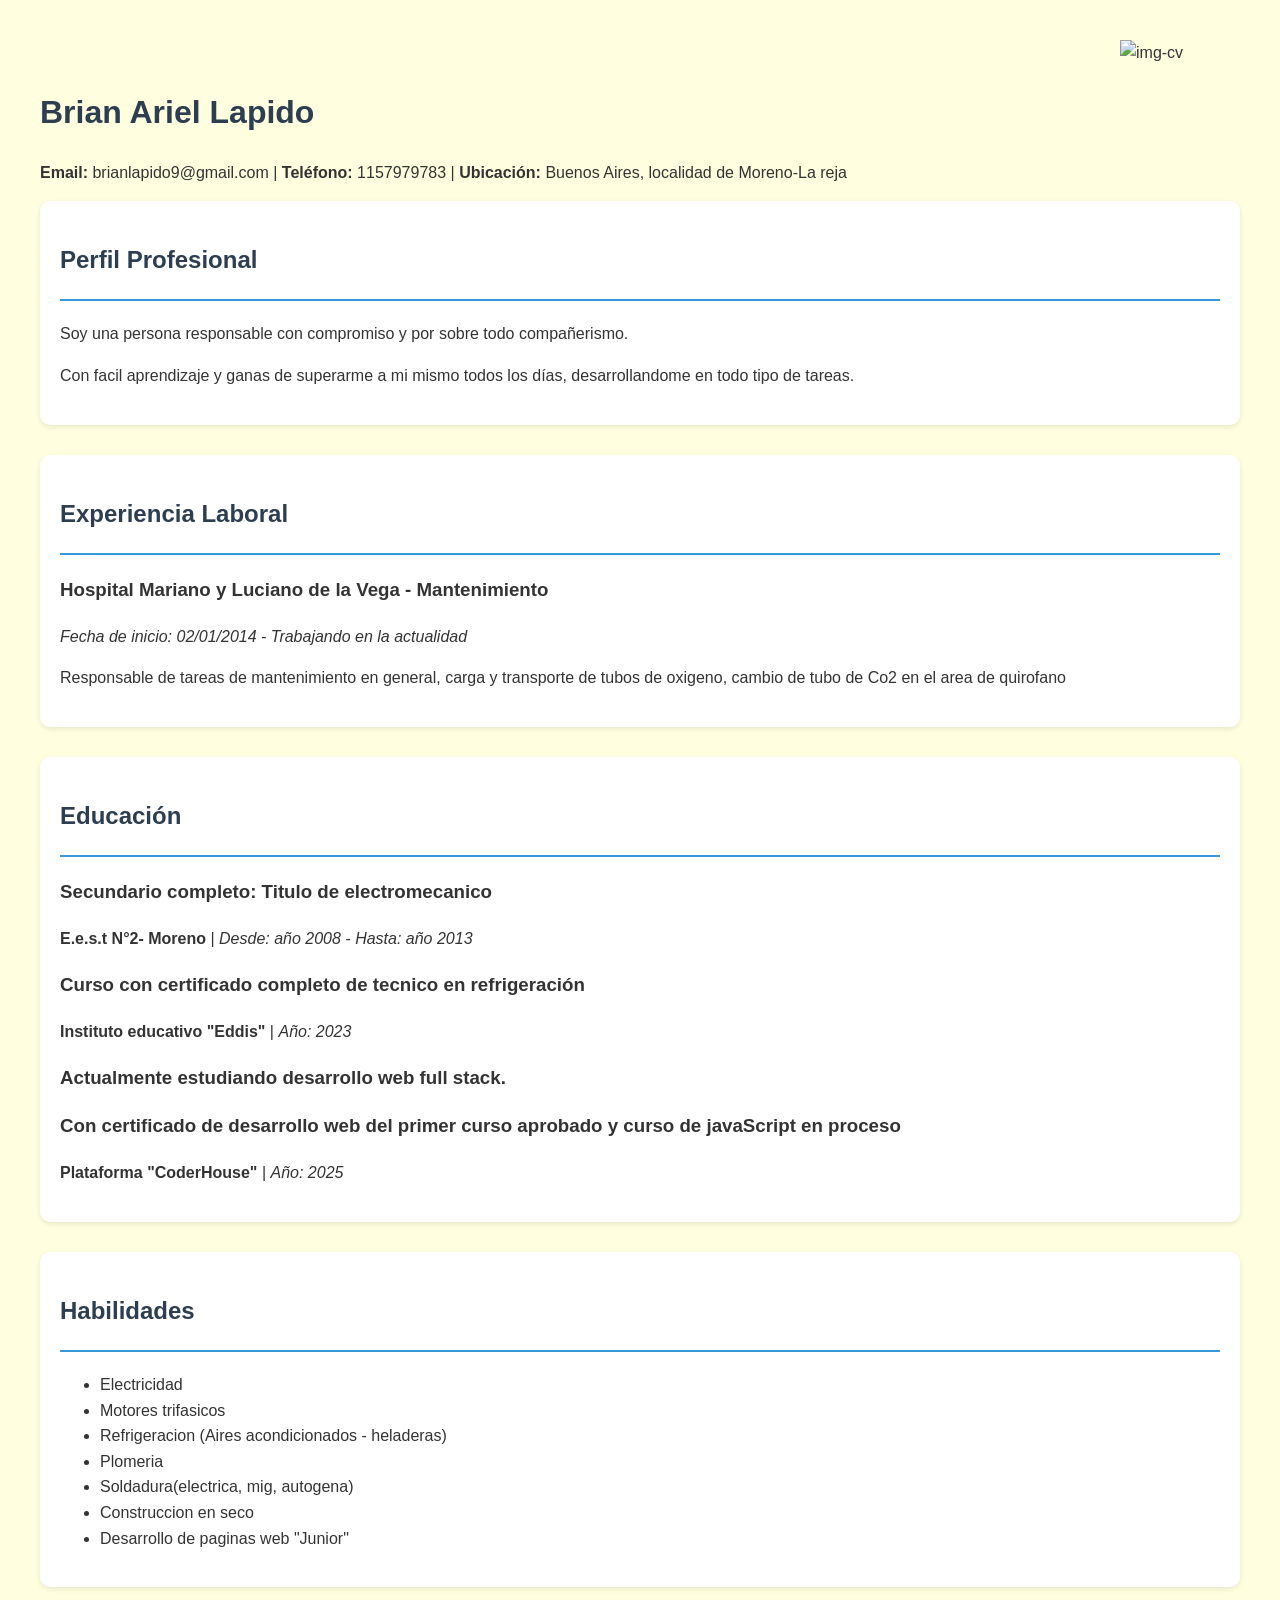
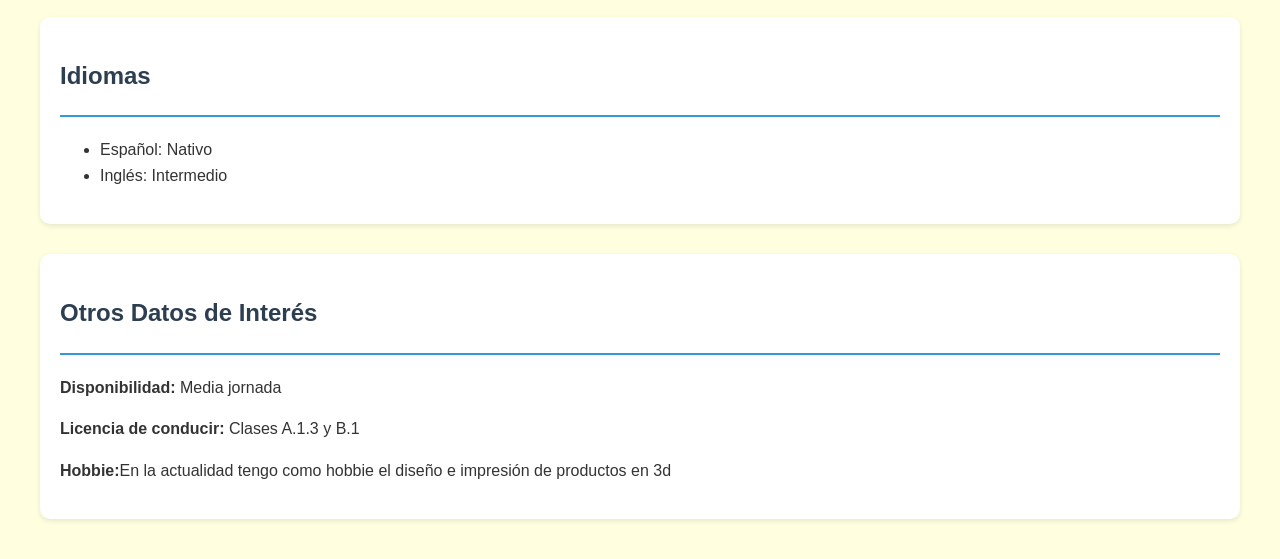
==== index.html @ 58679011 "Primer commit de mi cv con gitHub" ====
<!-- <!DOCTYPE html>
<html lang="en">
<head>
    <meta charset="UTF-8">
    <meta name="viewport" content="width=device-width, initial-scale=1.0">
    <title>Mi curriculum de presentación</title>
    <script src="https://cdn.jsdelivr.net/npm/@popperjs/core@2.11.8/dist/umd/popper.min.js" integrity="sha384-I7E8VVD/ismYTF4hNIPjVp/Zjvgyol6VFvRkX/vR+Vc4jQkC+hVqc2pM8ODewa9r" crossorigin="anonymous"></script>
    <script src="https://cdn.jsdelivr.net/npm/bootstrap@5.3.5/dist/js/bootstrap.min.js" integrity="sha384-VQqxDN0EQCkWoxt/0vsQvZswzTHUVOImccYmSyhJTp7kGtPed0Qcx8rK9h9YEgx+" crossorigin="anonymous"></script>
    <link rel="stylesheet" href="./css/cv.css">
</head>
<body>

<header>
    <div class="presentacion">
        <h1 class="sticky-sm-top fw-bold ">Curriculim vitae</h1>

        

    </div>
    

</header>



<div class="datos-personales">
    <p>Nombre y apellido: Brian Ariel Lapido</p>
    <p>Edad: 29</p>
    <p>Fecha de nacimiento</p>
    <p></p>
    <p></p>




</div>








<footer>



</footer>




</body>
</html> -->

<!DOCTYPE html>
<html lang="es">
<head>
  <meta charset="UTF-8">
  <meta name="viewport" content="width=device-width, initial-scale=1.0">
  <title>Mi Currículum Vitae Animado</title>
  <style>
    body {
      font-family: Arial, sans-serif;
      margin: 40px;
      line-height: 1.6;
      background-color:lightyellow;
      color: #333;
    }

    img{
        position: relative;
        left: 90%;
        height: 250px;
        }

    h1, h2 {
      color: #2c3e50;
    }
    .section {
      margin-bottom: 30px;
      padding: 20px;
      background: #fff;
      border-radius: 10px;
      box-shadow: 0 2px 5px rgba(0,0,0,0.1);
      opacity: 0;
      transform: translateY(50px);
      transition: all 0.8s ease;
    }
    .section.visible {
      opacity: 1;
      transform: translateY(0);
    }
    .section:hover{
        text-decoration: underline;
    }
    hr {
      border: none;
      height: 2px;
      background-color: #3498db;
      margin: 10px 0 20px 0;
    }
  </style>
</head>
<body>
    <img src="./img/img-cv.jpg" class="img-thumbnail" alt="img-cv">
  <h1>Brian Ariel Lapido</h1>
  <p><strong>Email:</strong> brianlapido9@gmail.com | <strong>Teléfono:</strong> 1157979783 | <strong>Ubicación:</strong> Buenos Aires, localidad de Moreno-La reja</p>

  <div class="section">
    <h2>Perfil Profesional</h2>
    <hr>
    <p>Soy una persona responsable con compromiso y por sobre todo compañerismo.</p>
    <p>Con facil aprendizaje y ganas de superarme a mi mismo todos los días, desarrollandome en todo tipo de tareas.</p>
  </div>

  <div class="section">
    <h2>Experiencia Laboral</h2>
    <hr>
    <h3>Hospital Mariano y Luciano de la Vega - Mantenimiento</h3>
    <p><em>Fecha de inicio: 02/01/2014 - Trabajando en la actualidad </em></p>
    <p>Responsable de tareas de mantenimiento en general, carga y transporte de tubos de oxigeno, cambio de tubo de Co2 en el area de quirofano</p>

  </div>

  <div class="section">
    <h2>Educación</h2>
    <hr>
    <h3>Secundario completo: Titulo de electromecanico</h3>
    <p><strong>E.e.s.t N°2- Moreno</strong> | <em>Desde: año 2008 - Hasta: año 2013</em></p>

    <h3>Curso con certificado completo de tecnico en refrigeración</h3>
    <p><strong>Instituto educativo "Eddis"</strong> | <em>Año: 2023</em></p>

    <h3>Actualmente estudiando desarrollo web full stack.
    <p>Con certificado de desarrollo web del primer curso aprobado y curso de javaScript en proceso</p></h3>
    <p><strong>Plataforma "CoderHouse"</strong>  |  <em>Año: 2025</em></p>
  </div>

  <div class="section">
    <h2>Habilidades</h2>
    <hr>
    <ul>
      <li>Electricidad</li>
      <li>Motores trifasicos</li>
      <li>Refrigeracion (Aires acondicionados - heladeras)</li>
      <li>Plomeria</li>
      <li>Soldadura(electrica, mig, autogena)</li>
      <li>Construccion en seco</li>
      <li>Desarrollo de paginas web "Junior"</li>
    </ul>
  </div>

  <div class="section">
    <h2>Idiomas</h2>
    <hr>
    <ul>
      <li>Español: Nativo</li>
      <li>Inglés: Intermedio</li>
    </ul>
  </div>

  <div class="section">
    <h2>Otros Datos de Interés</h2>
    <hr>
        <p><strong>Disponibilidad:</strong> Media jornada</p>
        <p><strong>Licencia de conducir:</strong> Clases A.1.3 y B.1</p>
        <p><strong>Hobbie:</strong>En la actualidad tengo como hobbie el diseño e impresión de productos en 3d</p>
  </div>

  <script>
    // Animaciones al hacer scroll
    const sections = document.querySelectorAll('.section');

    function showSections() {
      const triggerBottom = window.innerHeight * 0.85;

      sections.forEach(section => {
        const sectionTop = section.getBoundingClientRect().top;

        if (sectionTop < triggerBottom) {
          section.classList.add('visible');
        } else {
          section.classList.remove('visible');
        }
      });
    }

    window.addEventListener('scroll', showSections);
    window.addEventListener('load', showSections);
  </script>

</body>
</html>
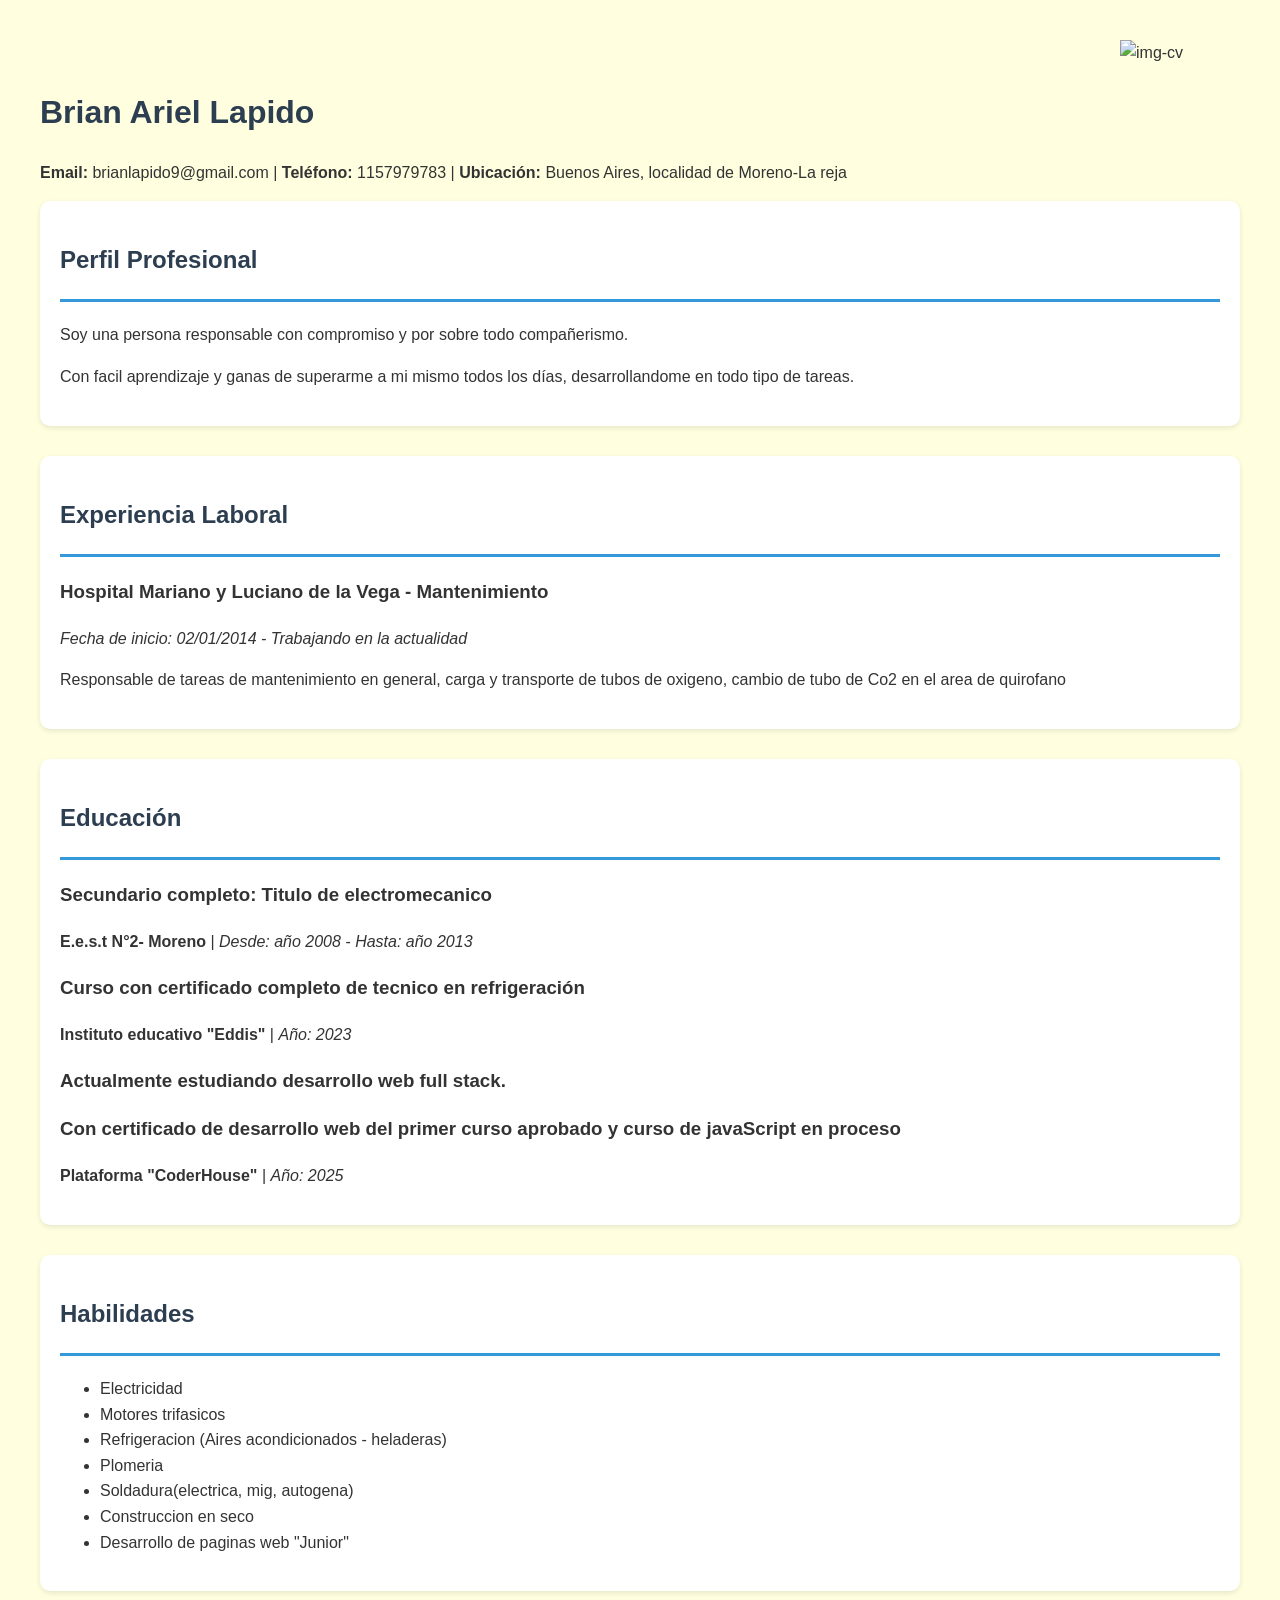
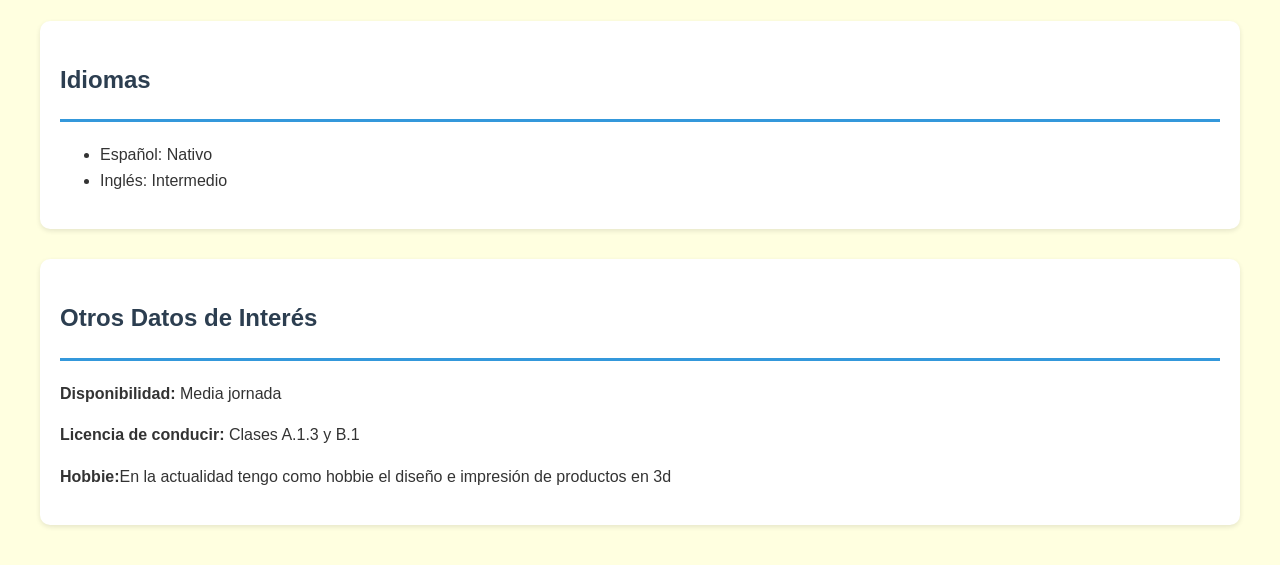
==== commit 4f7334f9: "Ultimo commit" ====
--- a/index.html
+++ b/index.html
@@ -1,59 +1,3 @@
-<!-- <!DOCTYPE html>
-<html lang="en">
-<head>
-    <meta charset="UTF-8">
-    <meta name="viewport" content="width=device-width, initial-scale=1.0">
-    <title>Mi curriculum de presentación</title>
-    <script src="https://cdn.jsdelivr.net/npm/@popperjs/core@2.11.8/dist/umd/popper.min.js" integrity="sha384-I7E8VVD/ismYTF4hNIPjVp/Zjvgyol6VFvRkX/vR+Vc4jQkC+hVqc2pM8ODewa9r" crossorigin="anonymous"></script>
-    <script src="https://cdn.jsdelivr.net/npm/bootstrap@5.3.5/dist/js/bootstrap.min.js" integrity="sha384-VQqxDN0EQCkWoxt/0vsQvZswzTHUVOImccYmSyhJTp7kGtPed0Qcx8rK9h9YEgx+" crossorigin="anonymous"></script>
-    <link rel="stylesheet" href="./css/cv.css">
-</head>
-<body>
-
-<header>
-    <div class="presentacion">
-        <h1 class="sticky-sm-top fw-bold ">Curriculim vitae</h1>
-
-        
-
-    </div>
-    
-
-</header>
-
-
-
-<div class="datos-personales">
-    <p>Nombre y apellido: Brian Ariel Lapido</p>
-    <p>Edad: 29</p>
-    <p>Fecha de nacimiento</p>
-    <p></p>
-    <p></p>
-
-
-
-
-</div>
-
-
-
-
-
-
-
-
-<footer>
-
-
-
-</footer>
-
-
-
-
-</body>
-</html> -->
-
 <!DOCTYPE html>
 <html lang="es">
 <head>
@@ -97,27 +41,28 @@
     }
     hr {
       border: none;
-      height: 2px;
-      background-color: #3498db;
+      height: 1px;
+      background-color:black;
       margin: 10px 0 20px 0;
     }
   </style>
 </head>
 <body>
     <img src="./img/img-cv.jpg" class="img-thumbnail" alt="img-cv">
-  <h1>Brian Ariel Lapido</h1>
-  <p><strong>Email:</strong> brianlapido9@gmail.com | <strong>Teléfono:</strong> 1157979783 | <strong>Ubicación:</strong> Buenos Aires, localidad de Moreno-La reja</p>
+    <h1>Brian Ariel Lapido</h1>
+    <p><strong>Email:</strong> brianlapido9@gmail.com | <strong>Teléfono:</strong> 1157979783 | <strong>Ubicación:</strong> Buenos Aires, localidad de Moreno-La reja</p>
 
   <div class="section">
     <h2>Perfil Profesional</h2>
-    <hr>
+    <hr style="height: 3px; background-color: #3498db; border: none;">
+
     <p>Soy una persona responsable con compromiso y por sobre todo compañerismo.</p>
     <p>Con facil aprendizaje y ganas de superarme a mi mismo todos los días, desarrollandome en todo tipo de tareas.</p>
   </div>
 
   <div class="section">
     <h2>Experiencia Laboral</h2>
-    <hr>
+    <hr style="height: 3px; background-color: #3498db; border: none;">
     <h3>Hospital Mariano y Luciano de la Vega - Mantenimiento</h3>
     <p><em>Fecha de inicio: 02/01/2014 - Trabajando en la actualidad </em></p>
     <p>Responsable de tareas de mantenimiento en general, carga y transporte de tubos de oxigeno, cambio de tubo de Co2 en el area de quirofano</p>
@@ -126,13 +71,11 @@
 
   <div class="section">
     <h2>Educación</h2>
-    <hr>
+    <hr style="height: 3px; background-color: #3498db; border: none;">
     <h3>Secundario completo: Titulo de electromecanico</h3>
     <p><strong>E.e.s.t N°2- Moreno</strong> | <em>Desde: año 2008 - Hasta: año 2013</em></p>
-
     <h3>Curso con certificado completo de tecnico en refrigeración</h3>
     <p><strong>Instituto educativo "Eddis"</strong> | <em>Año: 2023</em></p>
-
     <h3>Actualmente estudiando desarrollo web full stack.
     <p>Con certificado de desarrollo web del primer curso aprobado y curso de javaScript en proceso</p></h3>
     <p><strong>Plataforma "CoderHouse"</strong>  |  <em>Año: 2025</em></p>
@@ -140,7 +83,7 @@
 
   <div class="section">
     <h2>Habilidades</h2>
-    <hr>
+    <hr style="height: 3px; background-color: #3498db; border: none;">
     <ul>
       <li>Electricidad</li>
       <li>Motores trifasicos</li>
@@ -154,7 +97,7 @@
 
   <div class="section">
     <h2>Idiomas</h2>
-    <hr>
+    <hr style="height: 3px; background-color: #3498db; border: none;">
     <ul>
       <li>Español: Nativo</li>
       <li>Inglés: Intermedio</li>
@@ -163,7 +106,7 @@
 
   <div class="section">
     <h2>Otros Datos de Interés</h2>
-    <hr>
+    <hr style="height: 3px; background-color: #3498db; border: none;">
         <p><strong>Disponibilidad:</strong> Media jornada</p>
         <p><strong>Licencia de conducir:</strong> Clases A.1.3 y B.1</p>
         <p><strong>Hobbie:</strong>En la actualidad tengo como hobbie el diseño e impresión de productos en 3d</p>
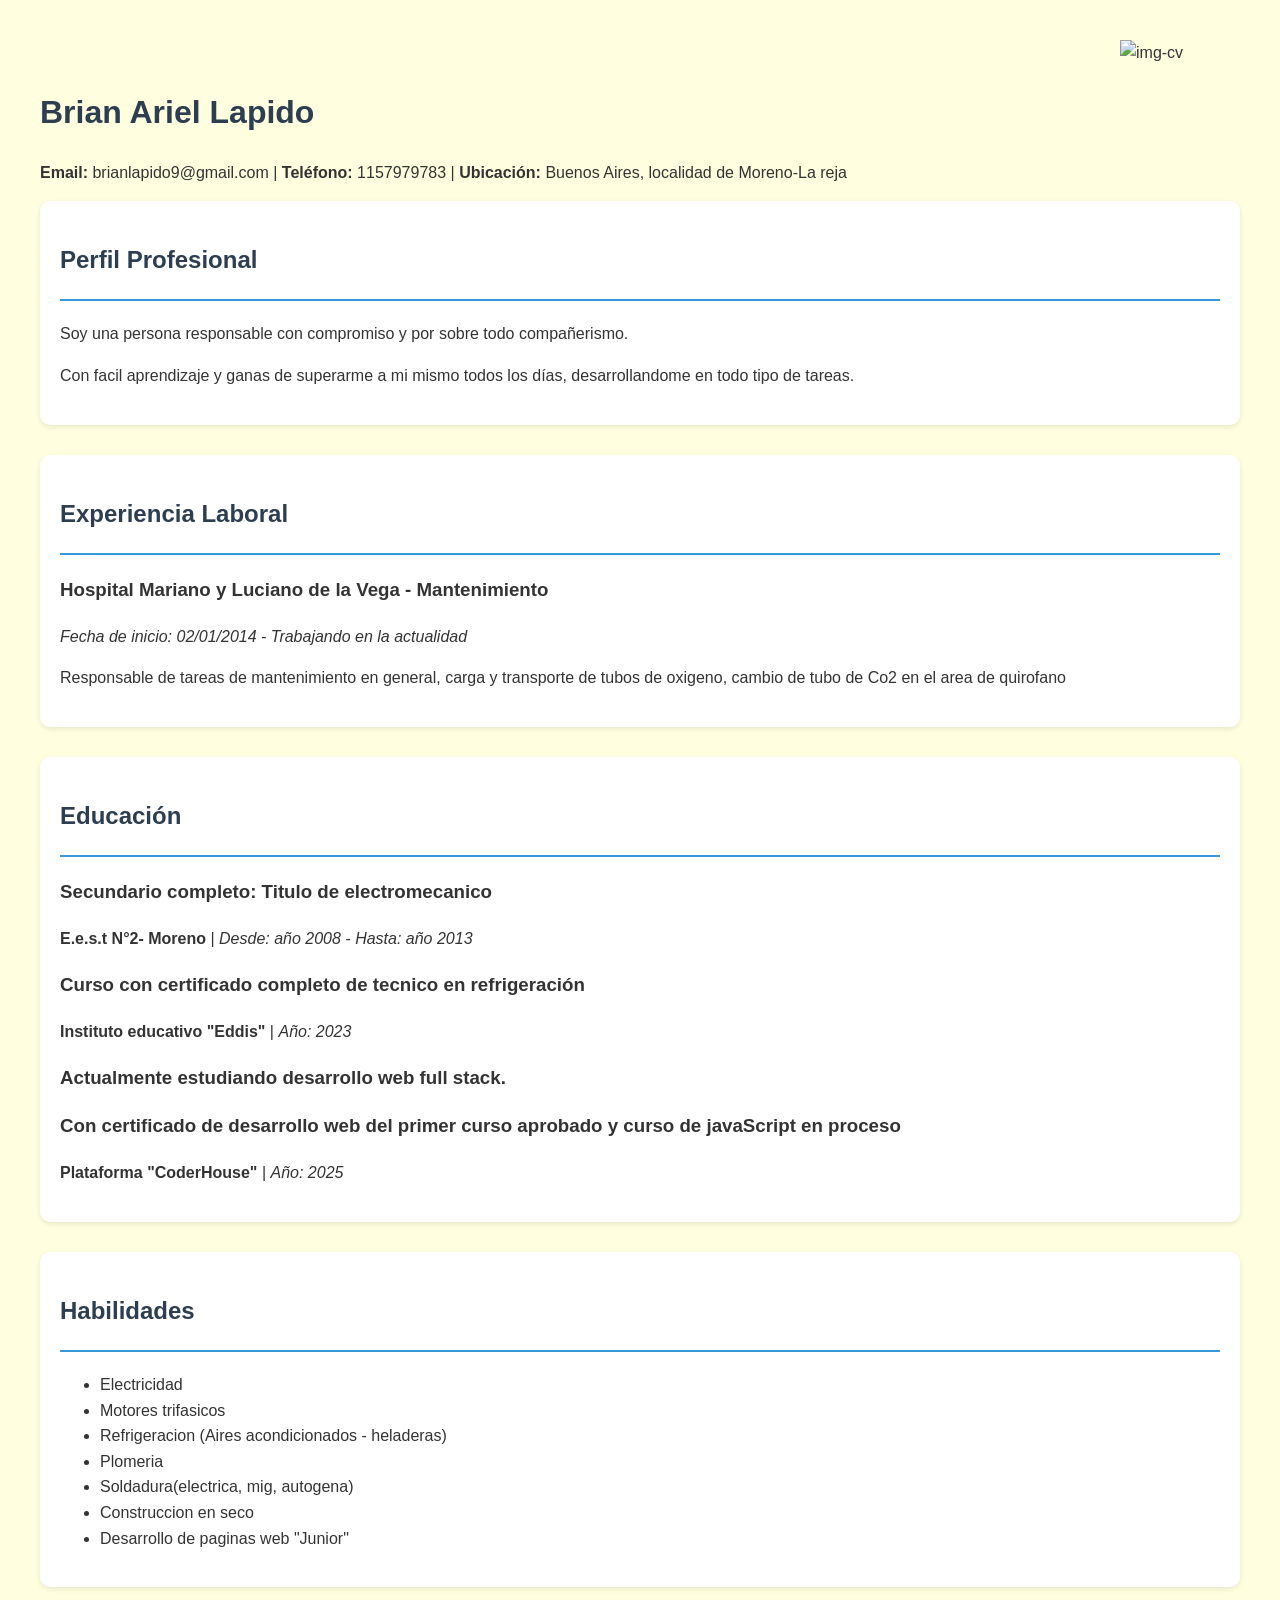
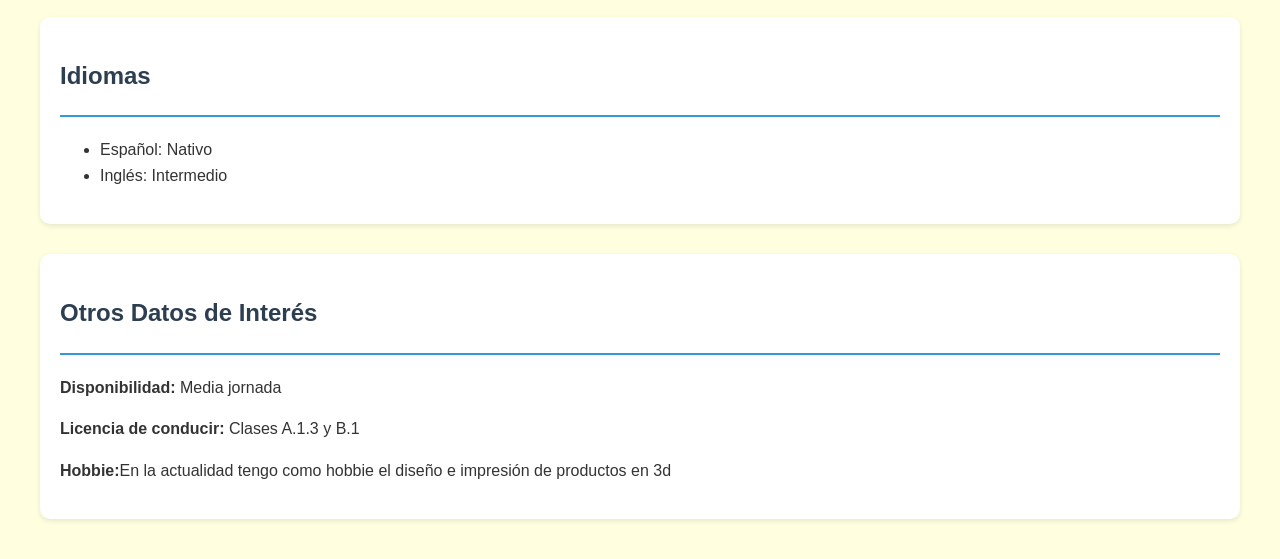
==== commit bebff655: "Se edito cv" ====
--- a/index.html
+++ b/index.html
@@ -41,8 +41,8 @@
     }
     hr {
       border: none;
-      height: 1px;
-      background-color:black;
+      height: 2px;
+      background-color: #3498db;
       margin: 10px 0 20px 0;
     }
   </style>
@@ -54,15 +54,14 @@
 
   <div class="section">
     <h2>Perfil Profesional</h2>
-    <hr style="height: 3px; background-color: #3498db; border: none;">
-
+    <hr>
     <p>Soy una persona responsable con compromiso y por sobre todo compañerismo.</p>
     <p>Con facil aprendizaje y ganas de superarme a mi mismo todos los días, desarrollandome en todo tipo de tareas.</p>
   </div>
 
   <div class="section">
     <h2>Experiencia Laboral</h2>
-    <hr style="height: 3px; background-color: #3498db; border: none;">
+    <hr>
     <h3>Hospital Mariano y Luciano de la Vega - Mantenimiento</h3>
     <p><em>Fecha de inicio: 02/01/2014 - Trabajando en la actualidad </em></p>
     <p>Responsable de tareas de mantenimiento en general, carga y transporte de tubos de oxigeno, cambio de tubo de Co2 en el area de quirofano</p>
@@ -71,11 +70,13 @@
 
   <div class="section">
     <h2>Educación</h2>
-    <hr style="height: 3px; background-color: #3498db; border: none;">
+    <hr>
     <h3>Secundario completo: Titulo de electromecanico</h3>
     <p><strong>E.e.s.t N°2- Moreno</strong> | <em>Desde: año 2008 - Hasta: año 2013</em></p>
+
     <h3>Curso con certificado completo de tecnico en refrigeración</h3>
     <p><strong>Instituto educativo "Eddis"</strong> | <em>Año: 2023</em></p>
+
     <h3>Actualmente estudiando desarrollo web full stack.
     <p>Con certificado de desarrollo web del primer curso aprobado y curso de javaScript en proceso</p></h3>
     <p><strong>Plataforma "CoderHouse"</strong>  |  <em>Año: 2025</em></p>
@@ -83,7 +84,7 @@
 
   <div class="section">
     <h2>Habilidades</h2>
-    <hr style="height: 3px; background-color: #3498db; border: none;">
+    <hr>
     <ul>
       <li>Electricidad</li>
       <li>Motores trifasicos</li>
@@ -97,7 +98,7 @@
 
   <div class="section">
     <h2>Idiomas</h2>
-    <hr style="height: 3px; background-color: #3498db; border: none;">
+    <hr>
     <ul>
       <li>Español: Nativo</li>
       <li>Inglés: Intermedio</li>
@@ -106,7 +107,7 @@
 
   <div class="section">
     <h2>Otros Datos de Interés</h2>
-    <hr style="height: 3px; background-color: #3498db; border: none;">
+    <hr>
         <p><strong>Disponibilidad:</strong> Media jornada</p>
         <p><strong>Licencia de conducir:</strong> Clases A.1.3 y B.1</p>
         <p><strong>Hobbie:</strong>En la actualidad tengo como hobbie el diseño e impresión de productos en 3d</p>
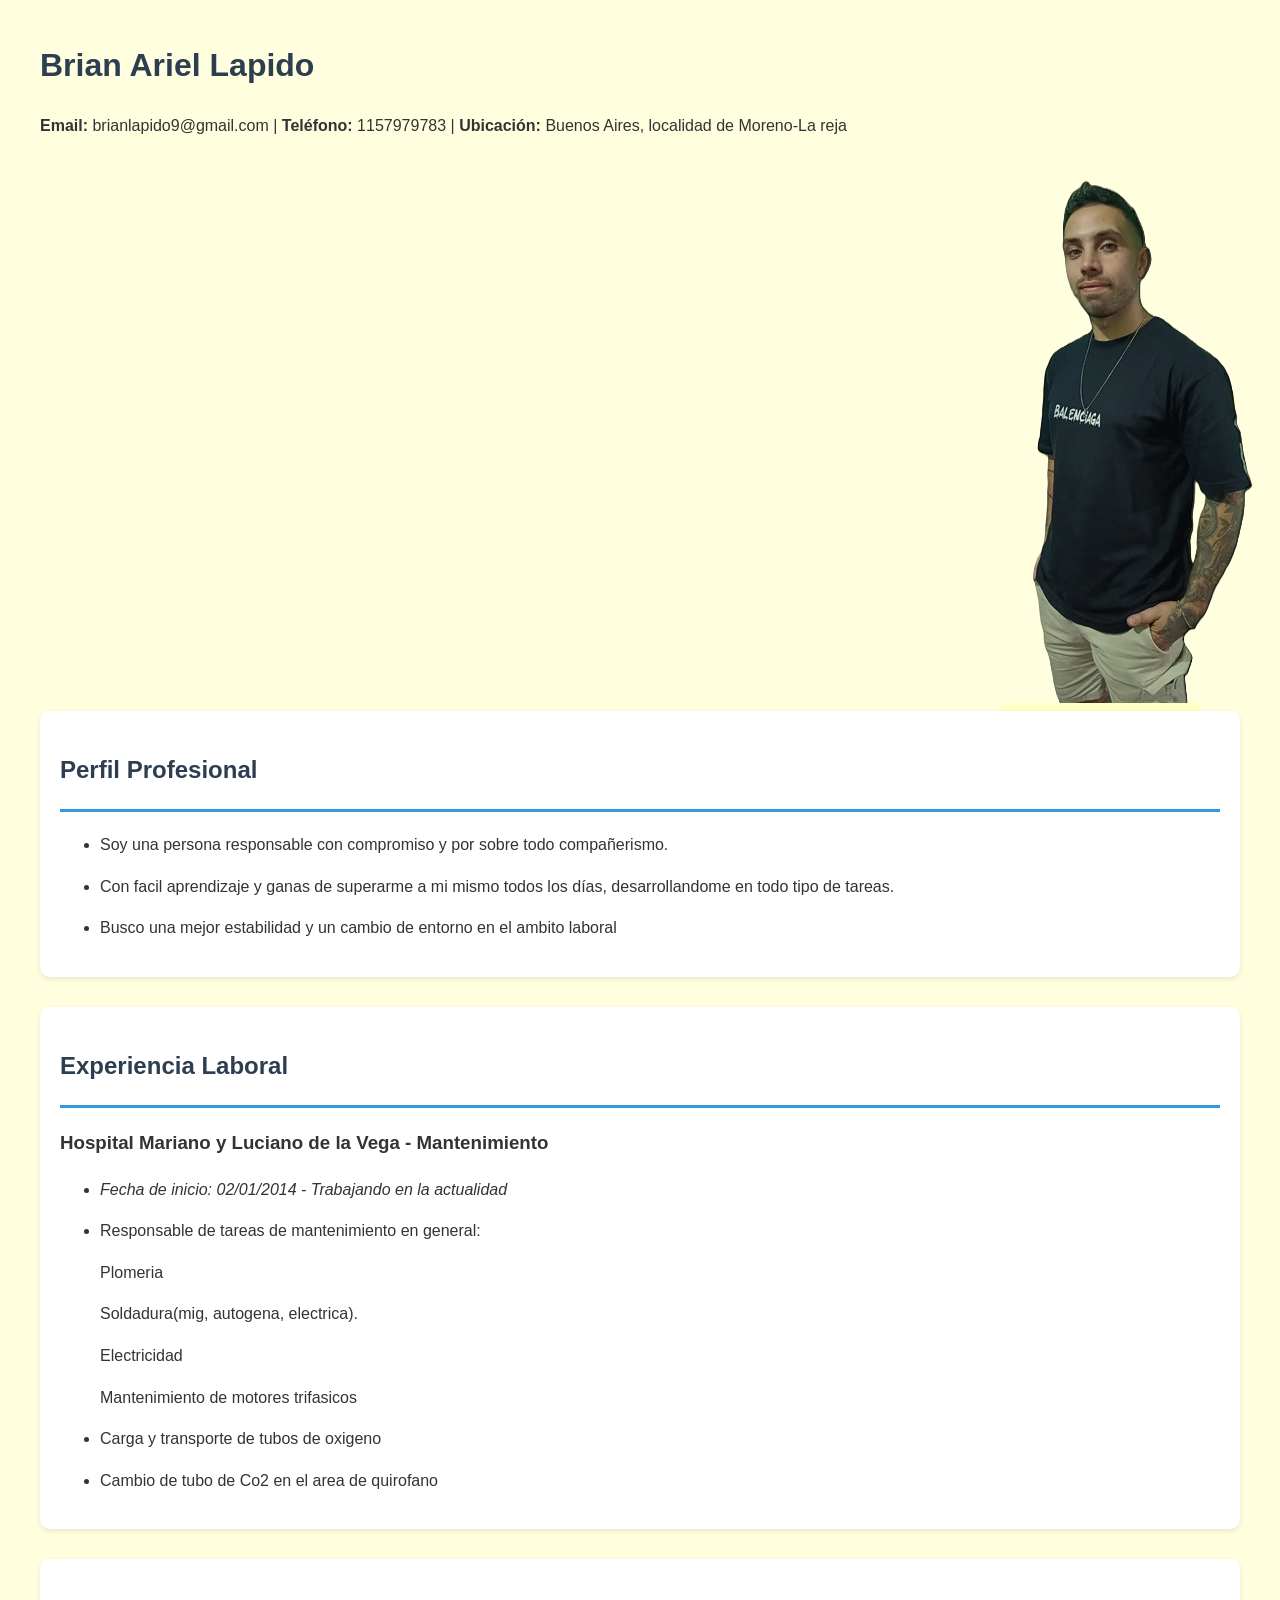
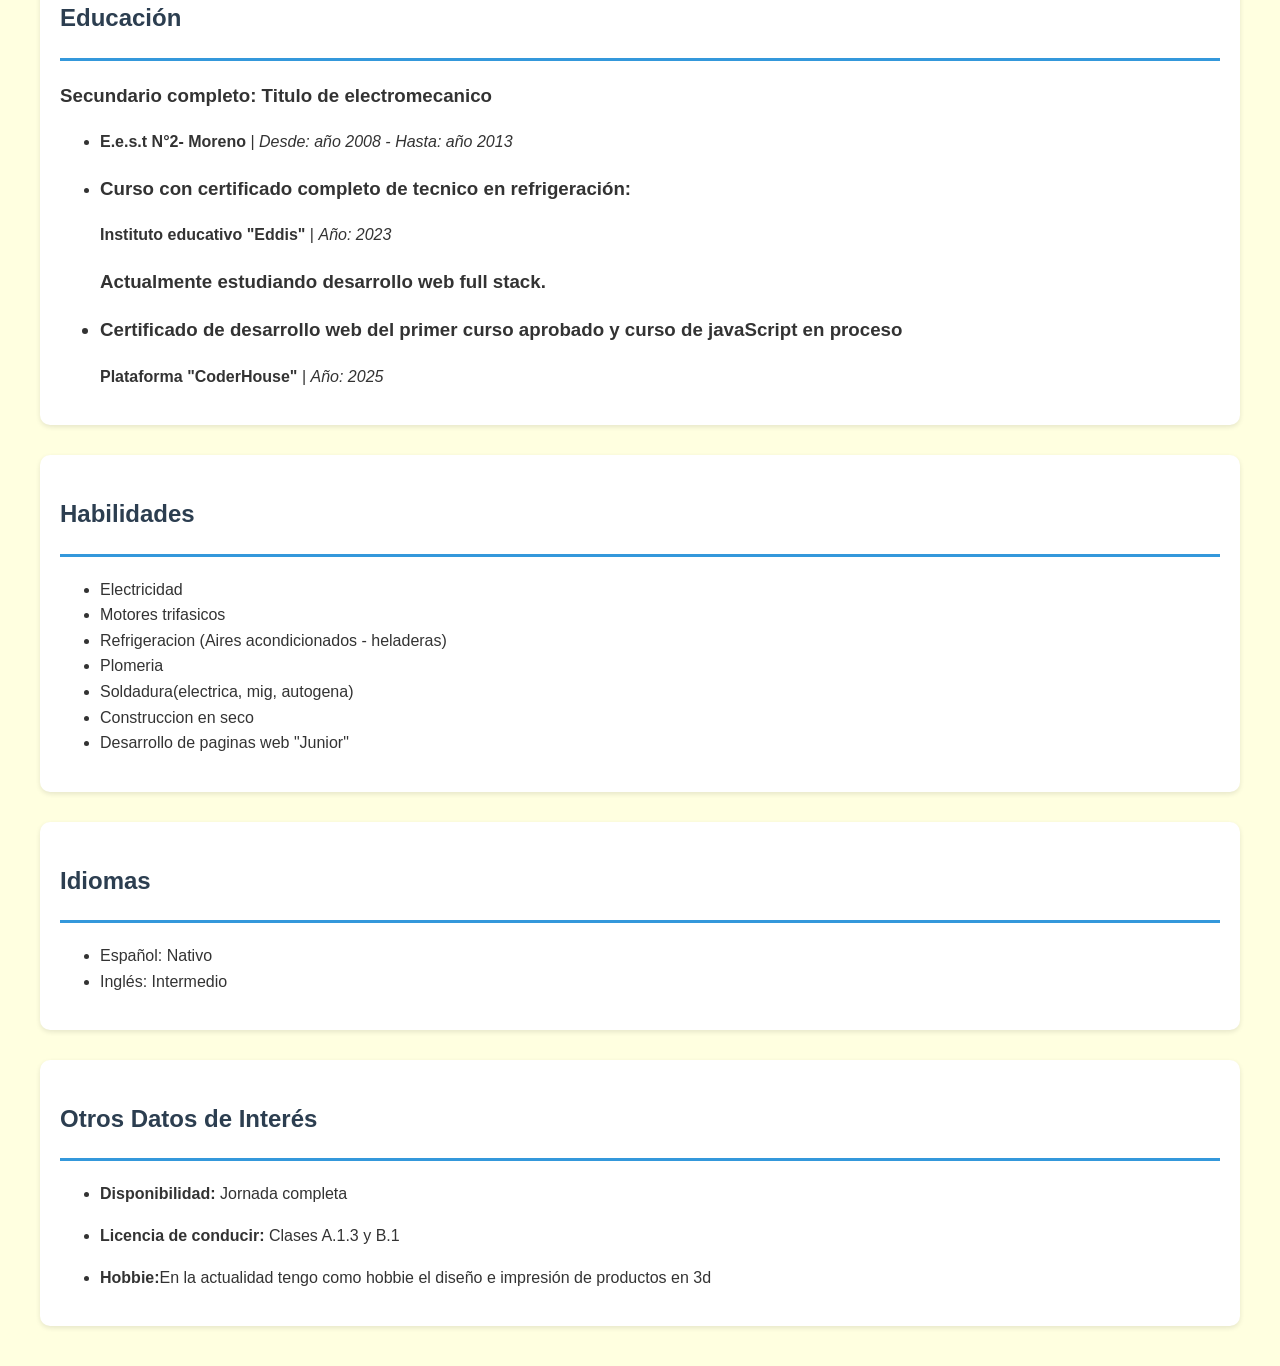
==== commit c775d9fb: "Actualizando cv" ====
--- a/index.html
+++ b/index.html
@@ -3,7 +3,7 @@
 <head>
   <meta charset="UTF-8">
   <meta name="viewport" content="width=device-width, initial-scale=1.0">
-  <title>Mi Currículum Vitae Animado</title>
+  <title>Mi Currículum Vitae</title>
   <style>
     body {
       font-family: Arial, sans-serif;
@@ -13,15 +13,28 @@
       color: #333;
     }
 
-    img{
-        position: relative;
-        left: 90%;
-        height: 250px;
+
+    @keyframes mover{
+      0%{opacity: 0;}
+      25%{transform:translateX(-50px);}
+      50%{transform: scale(1.1);}
+    }
+        .perfil{
+          filter: brightness(1);
+          mix-blend-mode: multiply;
+          background-color: lightyellow;
+          opacity: 1;
+          height: 20%;
+          width: 200px;
+          position: relative;
+          left: 80%;
+          animation: mover 3s 1;
         }
 
     h1, h2 {
       color: #2c3e50;
     }
+
     .section {
       margin-bottom: 30px;
       padding: 20px;
@@ -29,7 +42,6 @@
       border-radius: 10px;
       box-shadow: 0 2px 5px rgba(0,0,0,0.1);
       opacity: 0;
-      transform: translateY(50px);
       transition: all 0.8s ease;
     }
     .section.visible {
@@ -41,50 +53,71 @@
     }
     hr {
       border: none;
-      height: 2px;
-      background-color: #3498db;
+      height: 1px;
+      background-color:black;
       margin: 10px 0 20px 0;
     }
+
+
   </style>
 </head>
 <body>
-    <img src="./img/img-cv.jpg" class="img-thumbnail" alt="img-cv">
-    <h1>Brian Ariel Lapido</h1>
+
+
+  <div class="info-personal">
+   <h1>Brian Ariel Lapido</h1>
     <p><strong>Email:</strong> brianlapido9@gmail.com | <strong>Teléfono:</strong> 1157979783 | <strong>Ubicación:</strong> Buenos Aires, localidad de Moreno-La reja</p>
+      <div class="perfil">
+        <img src="./img/perfil.png" class="img-thumbnail" alt="img-cv">
+      </div>
+  </div>
+ 
 
   <div class="section">
     <h2>Perfil Profesional</h2>
-    <hr>
-    <p>Soy una persona responsable con compromiso y por sobre todo compañerismo.</p>
-    <p>Con facil aprendizaje y ganas de superarme a mi mismo todos los días, desarrollandome en todo tipo de tareas.</p>
+    <hr style="height: 3px; background-color: #3498db; border: none;">
+<ul>
+  <li><p>Soy una persona responsable con compromiso y por sobre todo compañerismo.</p></li>
+  <li><p>Con facil aprendizaje y ganas de superarme a mi mismo todos los días, desarrollandome en todo tipo de tareas.</p></li>
+  <li><p>Busco una mejor estabilidad y un cambio de entorno en el ambito laboral</p></li>
+</ul>
   </div>
 
   <div class="section">
     <h2>Experiencia Laboral</h2>
-    <hr>
+    <hr style="height: 3px; background-color: #3498db; border: none;">
     <h3>Hospital Mariano y Luciano de la Vega - Mantenimiento</h3>
-    <p><em>Fecha de inicio: 02/01/2014 - Trabajando en la actualidad </em></p>
-    <p>Responsable de tareas de mantenimiento en general, carga y transporte de tubos de oxigeno, cambio de tubo de Co2 en el area de quirofano</p>
+    <ul>
+      <li><p><em>Fecha de inicio: 02/01/2014 - Trabajando en la actualidad </em></p></li>
+      <li><p>Responsable de tareas de mantenimiento en general:</p></li>
+        <p>Plomeria</p>
+        <p>Soldadura(mig, autogena, electrica).</p>
+        <p>Electricidad</p>
+        <p>Mantenimiento de motores trifasicos</p>
+      <li><p>Carga y transporte de tubos de oxigeno</p></li>
+      <li><p>Cambio de tubo de Co2 en el area de quirofano</p></li>
+    </ul>
 
   </div>
 
   <div class="section">
     <h2>Educación</h2>
-    <hr>
+    <hr style="height: 3px; background-color: #3498db; border: none;">
     <h3>Secundario completo: Titulo de electromecanico</h3>
-    <p><strong>E.e.s.t N°2- Moreno</strong> | <em>Desde: año 2008 - Hasta: año 2013</em></p>
-
-    <h3>Curso con certificado completo de tecnico en refrigeración</h3>
+    <ul>
+      <li><p><strong>E.e.s.t N°2- Moreno</strong> | <em>Desde: año 2008 - Hasta: año 2013</em></p></li>
+    <li><h3>Curso con certificado completo de tecnico en refrigeración:</h3></li>
     <p><strong>Instituto educativo "Eddis"</strong> | <em>Año: 2023</em></p>
-
     <h3>Actualmente estudiando desarrollo web full stack.
-    <p>Con certificado de desarrollo web del primer curso aprobado y curso de javaScript en proceso</p></h3>
+    <li><p>Certificado de desarrollo web del primer curso aprobado y curso de javaScript en proceso</p></h3></li>
     <p><strong>Plataforma "CoderHouse"</strong>  |  <em>Año: 2025</em></p>
+    </ul>
+    
   </div>
 
   <div class="section">
     <h2>Habilidades</h2>
-    <hr>
+    <hr style="height: 3px; background-color: #3498db; border: none;">
     <ul>
       <li>Electricidad</li>
       <li>Motores trifasicos</li>
@@ -98,7 +131,7 @@
 
   <div class="section">
     <h2>Idiomas</h2>
-    <hr>
+    <hr style="height: 3px; background-color: #3498db; border: none;">
     <ul>
       <li>Español: Nativo</li>
       <li>Inglés: Intermedio</li>
@@ -107,10 +140,12 @@
 
   <div class="section">
     <h2>Otros Datos de Interés</h2>
-    <hr>
-        <p><strong>Disponibilidad:</strong> Media jornada</p>
-        <p><strong>Licencia de conducir:</strong> Clases A.1.3 y B.1</p>
-        <p><strong>Hobbie:</strong>En la actualidad tengo como hobbie el diseño e impresión de productos en 3d</p>
+    <hr style="height: 3px; background-color: #3498db; border: none;">
+        <ul>
+          <li><p><strong>Disponibilidad:</strong> Jornada completa</p></li>
+          <li><p><strong>Licencia de conducir:</strong> Clases A.1.3 y B.1</p></li>
+          <li><p><strong>Hobbie:</strong>En la actualidad tengo como hobbie el diseño e impresión de productos en 3d</p></li>
+        </ul>
   </div>
 
   <script>
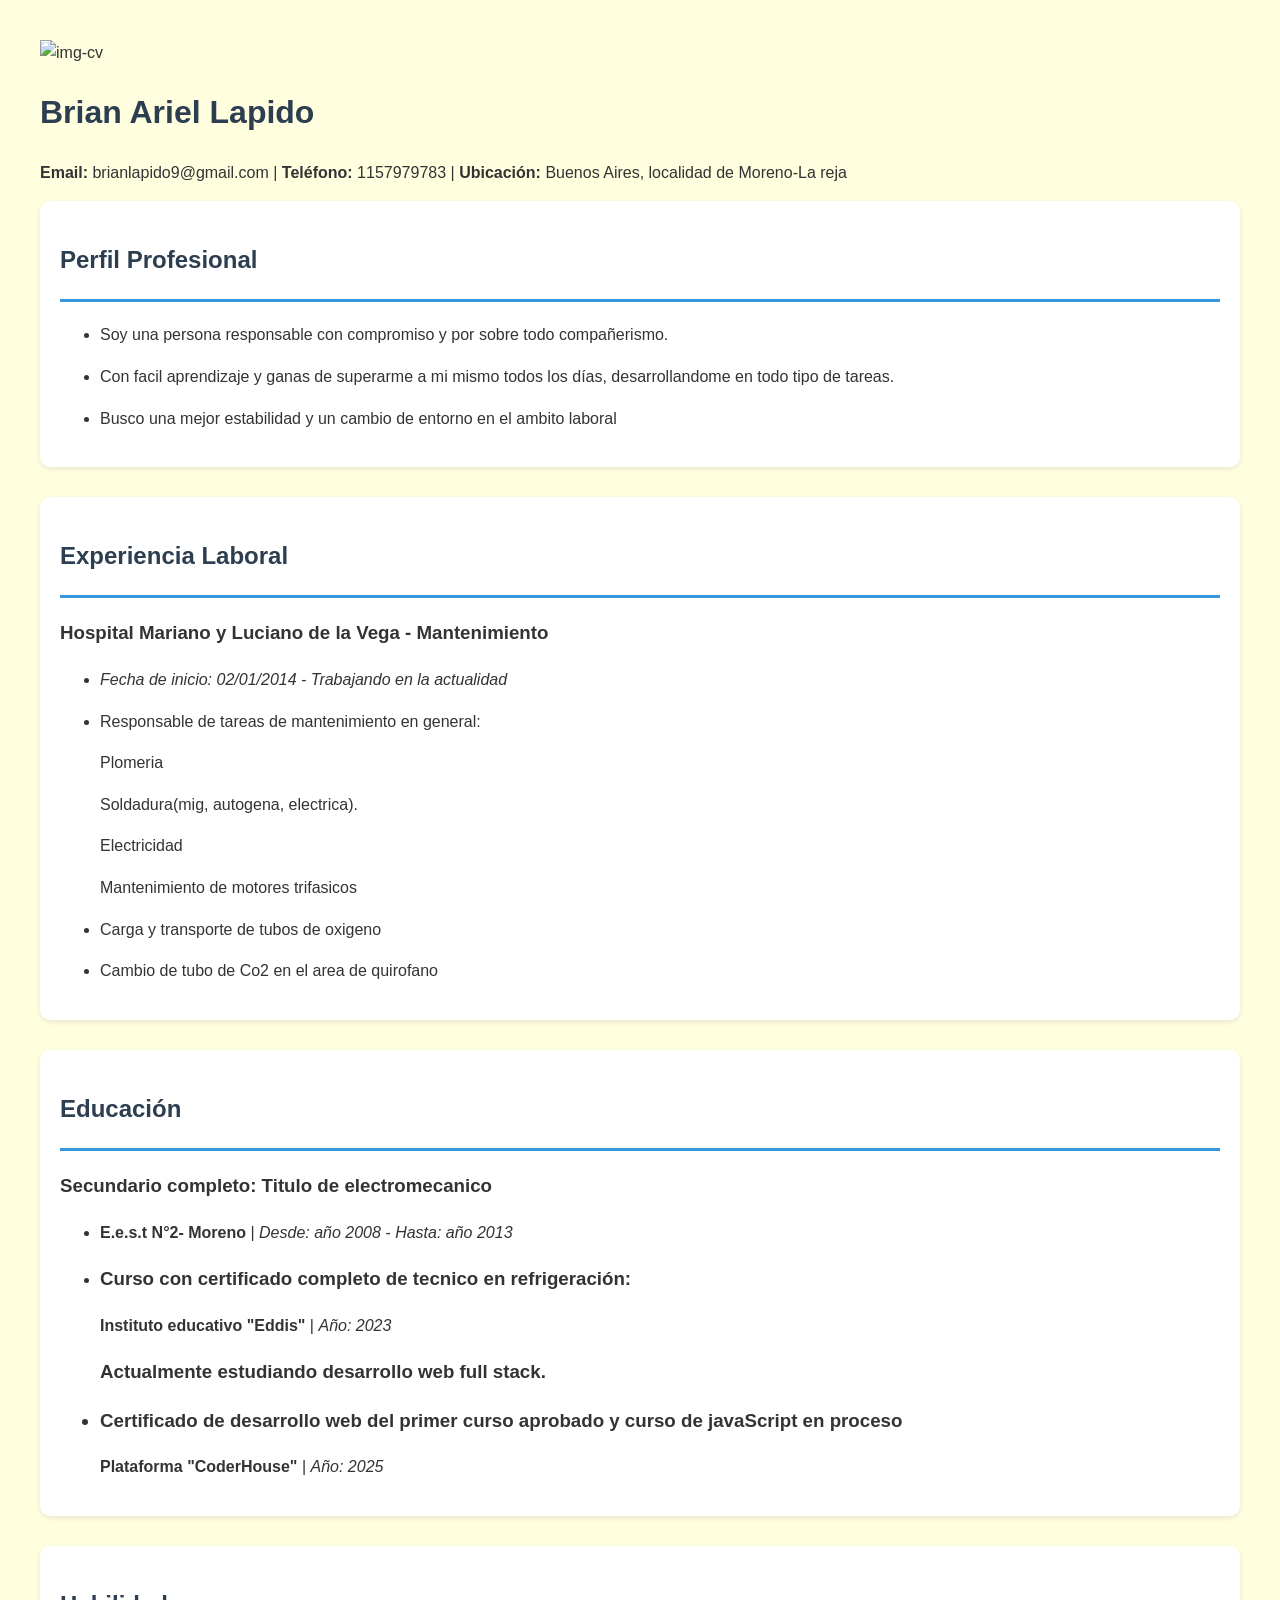
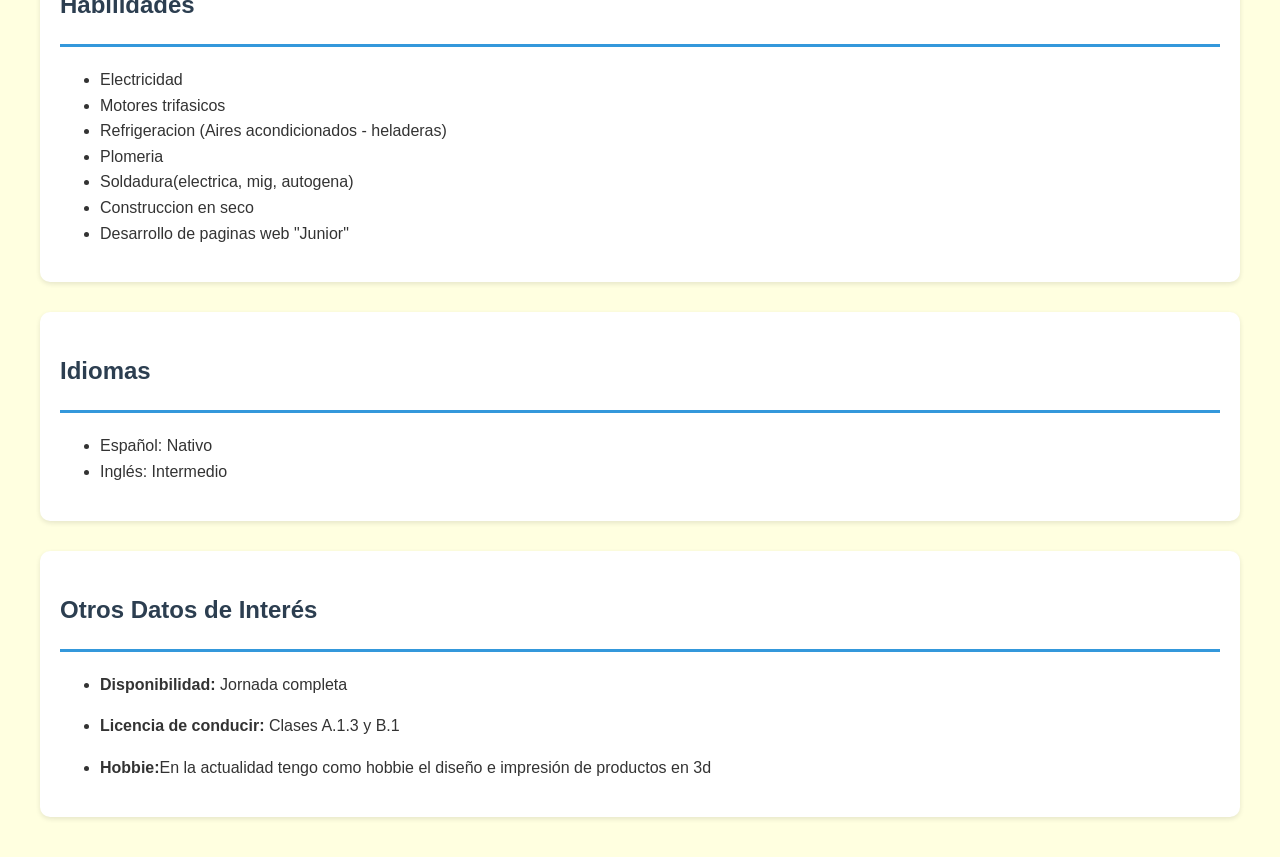
==== commit b6be5346: "Merge branch 'master' of https://github.com/BrianLapido/cv" ====
--- a/index.html
+++ b/index.html
@@ -62,16 +62,9 @@
   </style>
 </head>
 <body>
-
-
-  <div class="info-personal">
-   <h1>Brian Ariel Lapido</h1>
-    <p><strong>Email:</strong> brianlapido9@gmail.com | <strong>Teléfono:</strong> 1157979783 | <strong>Ubicación:</strong> Buenos Aires, localidad de Moreno-La reja</p>
-      <div class="perfil">
-        <img src="./img/perfil.png" class="img-thumbnail" alt="img-cv">
-      </div>
-  </div>
- 
+    <img src="./img/img-cv.jpg" class="img-thumbnail" alt="img-cv">
+  <h1>Brian Ariel Lapido</h1>
+  <p><strong>Email:</strong> brianlapido9@gmail.com | <strong>Teléfono:</strong> 1157979783 | <strong>Ubicación:</strong> Buenos Aires, localidad de Moreno-La reja</p>
 
   <div class="section">
     <h2>Perfil Profesional</h2>
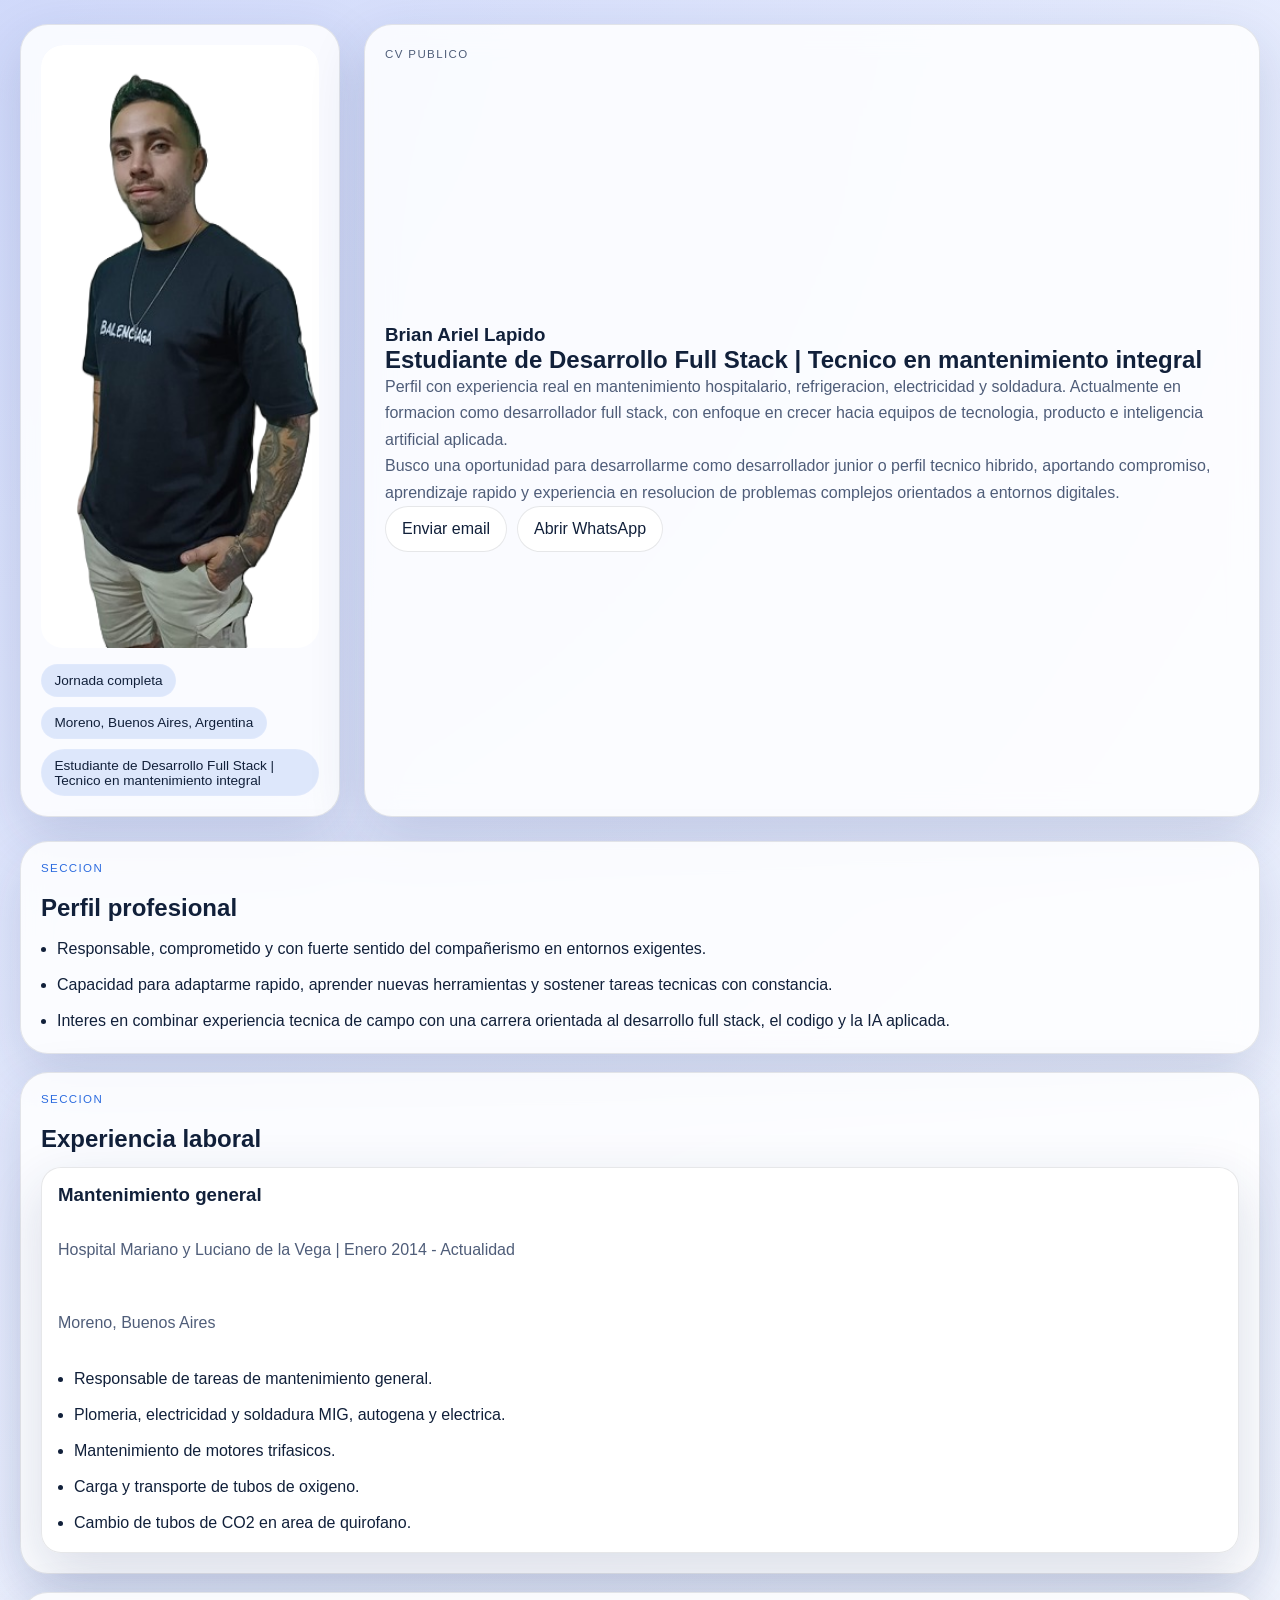
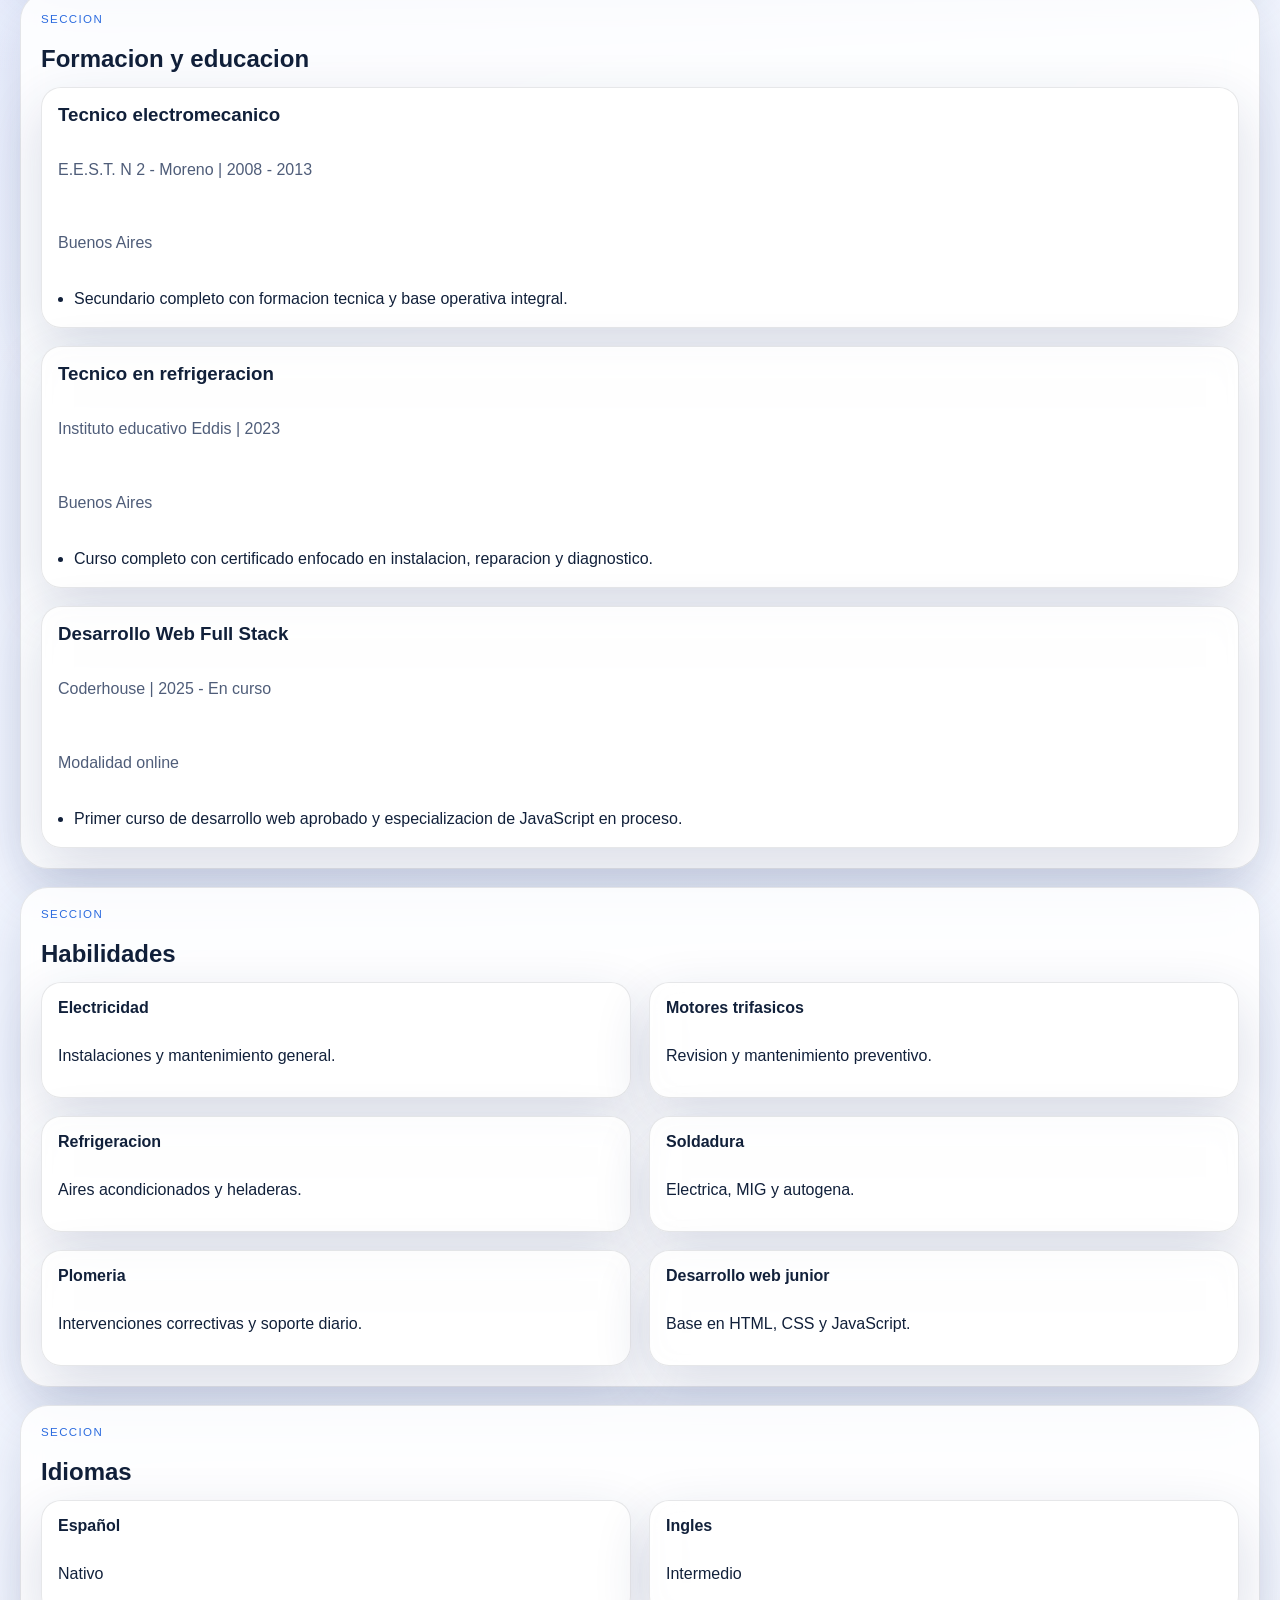
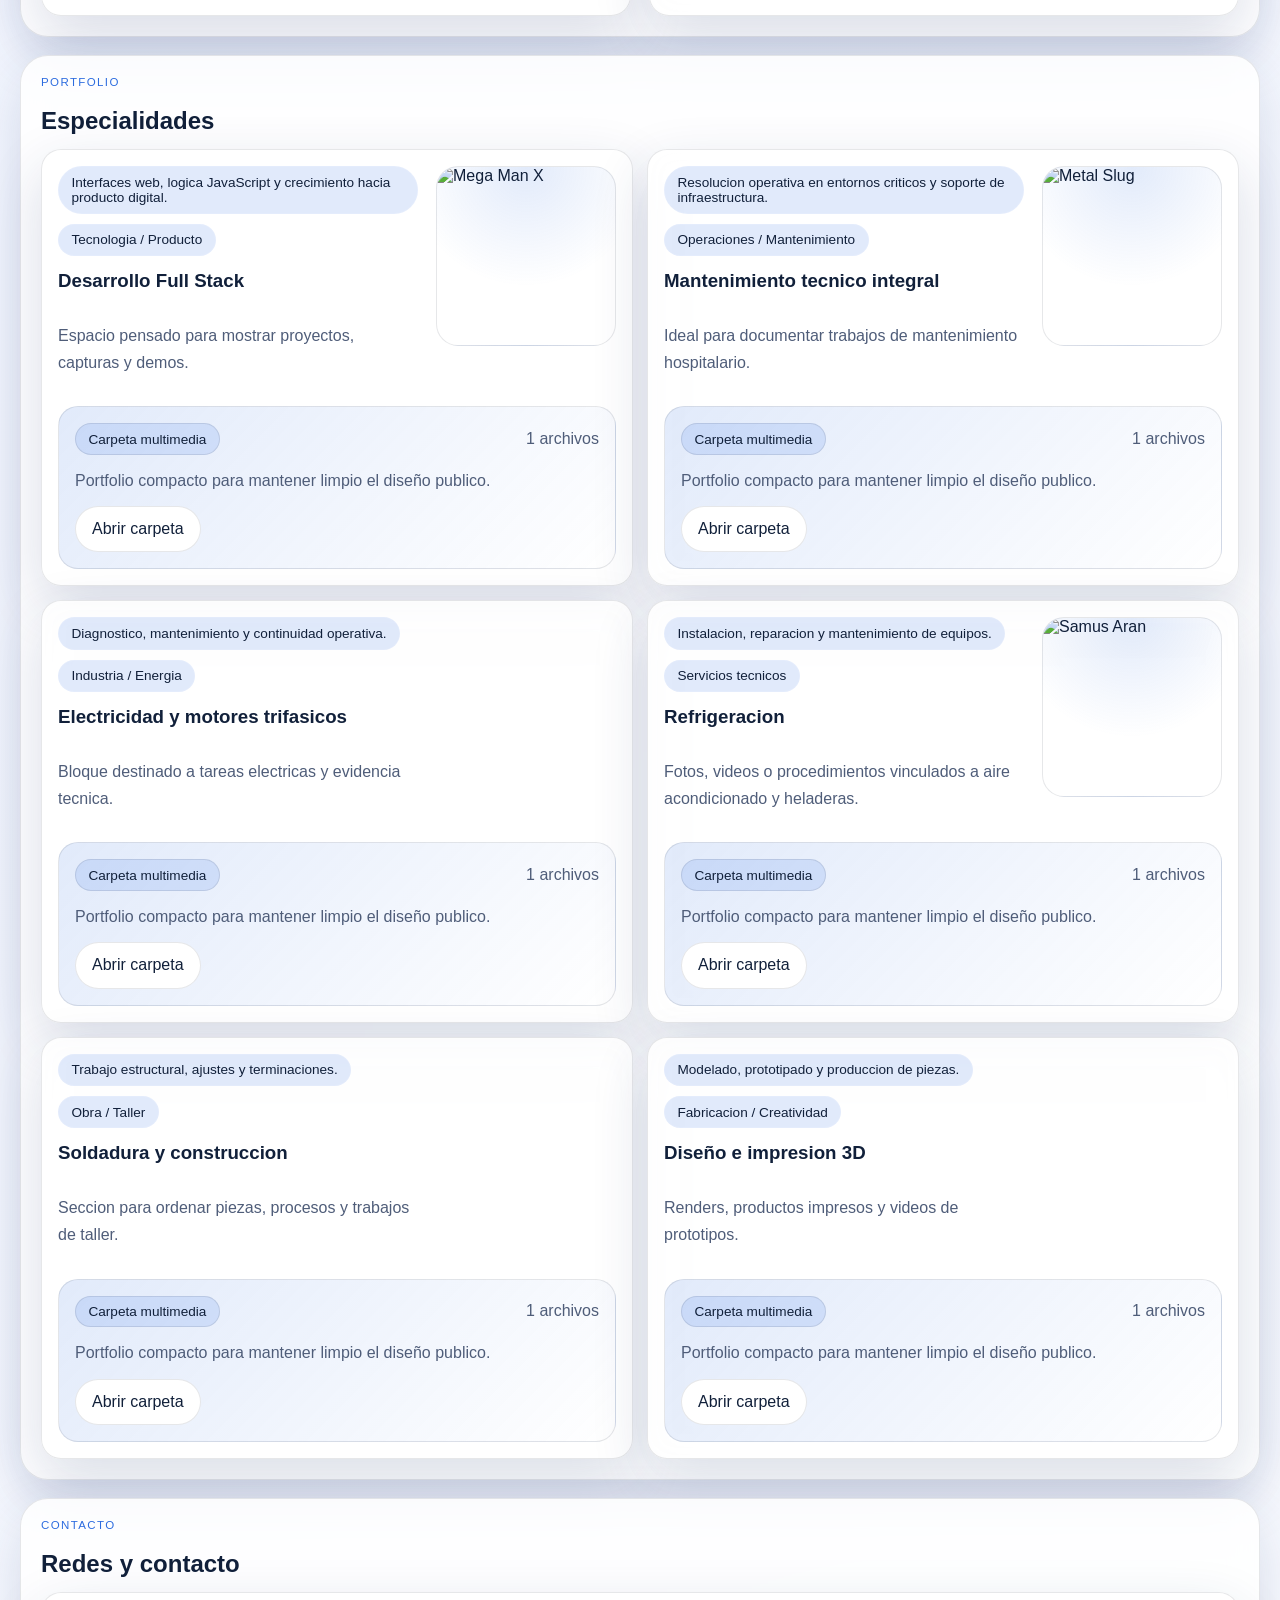
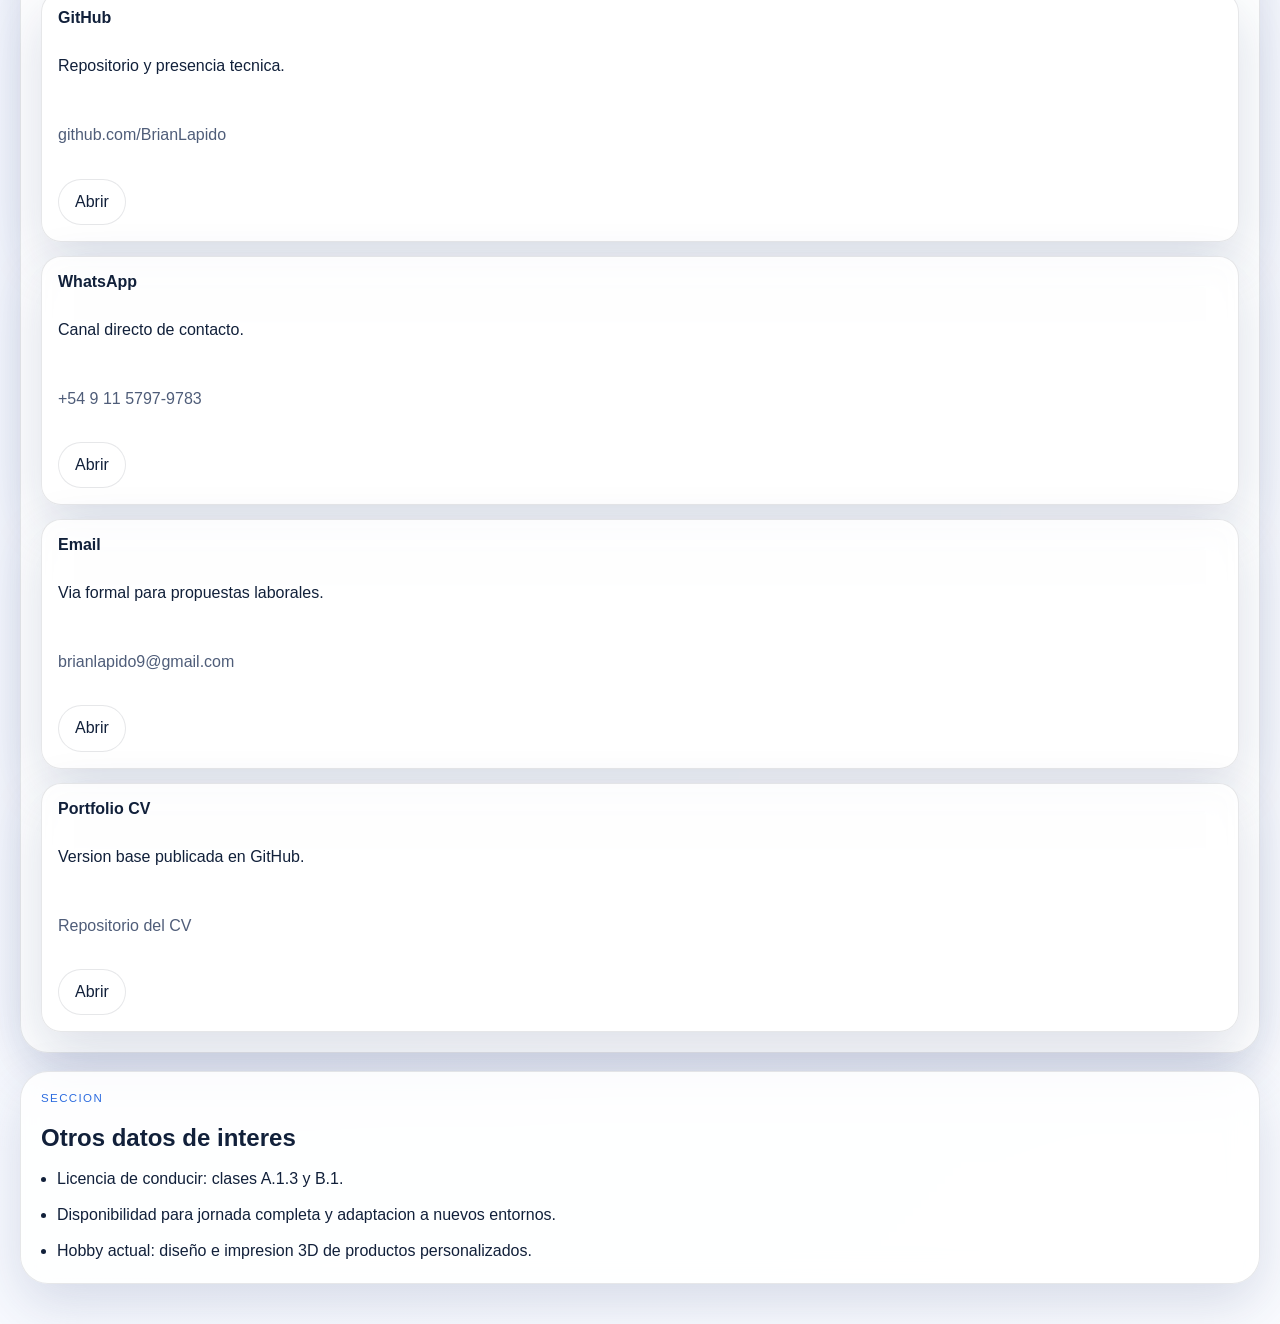
==== commit 86aa1933: "Primer commit de cv" ====
--- a/index.html
+++ b/index.html
@@ -1,168 +1,47 @@
 <!DOCTYPE html>
 <html lang="es">
-<head>
-  <meta charset="UTF-8">
-  <meta name="viewport" content="width=device-width, initial-scale=1.0">
-  <title>Mi Currículum Vitae</title>
-  <style>
-    body {
-      font-family: Arial, sans-serif;
-      margin: 40px;
-      line-height: 1.6;
-      background-color:lightyellow;
-      color: #333;
-    }
+  <head>
+    <meta charset="UTF-8" />
+    <meta name="viewport" content="width=device-width, initial-scale=1.0" />
+    <title>Brian Ariel Lapido | CV Publico</title>
+    <meta
+      name="description"
+      content="CV publico de Brian Ariel Lapido con acceso directo a redes, WhatsApp y email."
+    />
+    <link rel="stylesheet" href="./styles.css" />
+  </head>
+  <body data-theme="professional">
+    <section class="folder-modal is-hidden" id="public-folder-modal">
+      <article class="folder-modal-card">
+        <div class="folder-modal-head">
+          <div>
+            <p class="panel-eyebrow">Carpeta multimedia</p>
+            <h2 id="public-folder-title">Archivos</h2>
+          </div>
+          <button type="button" data-action="close-public-folder">Cerrar</button>
+        </div>
+        <div class="folder-modal-body" id="public-folder-body"></div>
+      </article>
+    </section>
 
+    <main class="public-shell">
+      <section class="public-hero">
+        <article class="hero-card portrait-card">
+          <div class="portrait-frame">
+            <img id="public-photo" src="./img/perfil.png" alt="Foto de Brian Ariel Lapido" />
+          </div>
+          <div class="hero-badges" id="public-badges"></div>
+        </article>
 
-    @keyframes mover{
-      0%{opacity: 0;}
-      25%{transform:translateX(-50px);}
-      50%{transform: scale(1.1);}
-    }
-        .perfil{
-          filter: brightness(1);
-          mix-blend-mode: multiply;
-          background-color: lightyellow;
-          opacity: 1;
-          height: 20%;
-          width: 200px;
-          position: relative;
-          left: 80%;
-          animation: mover 3s 1;
-        }
+        <article class="hero-card public-intro">
+          <p class="panel-eyebrow">CV Publico</p>
+          <div id="public-profile"></div>
+        </article>
+      </section>
 
-    h1, h2 {
-      color: #2c3e50;
-    }
+      <section class="public-section-list" id="public-sections"></section>
+    </main>
 
-    .section {
-      margin-bottom: 30px;
-      padding: 20px;
-      background: #fff;
-      border-radius: 10px;
-      box-shadow: 0 2px 5px rgba(0,0,0,0.1);
-      opacity: 0;
-      transition: all 0.8s ease;
-    }
-    .section.visible {
-      opacity: 1;
-      transform: translateY(0);
-    }
-    .section:hover{
-        text-decoration: underline;
-    }
-    hr {
-      border: none;
-      height: 1px;
-      background-color:black;
-      margin: 10px 0 20px 0;
-    }
-
-
-  </style>
-</head>
-<body>
-    <img src="./img/img-cv.jpg" class="img-thumbnail" alt="img-cv">
-  <h1>Brian Ariel Lapido</h1>
-  <p><strong>Email:</strong> brianlapido9@gmail.com | <strong>Teléfono:</strong> 1157979783 | <strong>Ubicación:</strong> Buenos Aires, localidad de Moreno-La reja</p>
-
-  <div class="section">
-    <h2>Perfil Profesional</h2>
-    <hr style="height: 3px; background-color: #3498db; border: none;">
-<ul>
-  <li><p>Soy una persona responsable con compromiso y por sobre todo compañerismo.</p></li>
-  <li><p>Con facil aprendizaje y ganas de superarme a mi mismo todos los días, desarrollandome en todo tipo de tareas.</p></li>
-  <li><p>Busco una mejor estabilidad y un cambio de entorno en el ambito laboral</p></li>
-</ul>
-  </div>
-
-  <div class="section">
-    <h2>Experiencia Laboral</h2>
-    <hr style="height: 3px; background-color: #3498db; border: none;">
-    <h3>Hospital Mariano y Luciano de la Vega - Mantenimiento</h3>
-    <ul>
-      <li><p><em>Fecha de inicio: 02/01/2014 - Trabajando en la actualidad </em></p></li>
-      <li><p>Responsable de tareas de mantenimiento en general:</p></li>
-        <p>Plomeria</p>
-        <p>Soldadura(mig, autogena, electrica).</p>
-        <p>Electricidad</p>
-        <p>Mantenimiento de motores trifasicos</p>
-      <li><p>Carga y transporte de tubos de oxigeno</p></li>
-      <li><p>Cambio de tubo de Co2 en el area de quirofano</p></li>
-    </ul>
-
-  </div>
-
-  <div class="section">
-    <h2>Educación</h2>
-    <hr style="height: 3px; background-color: #3498db; border: none;">
-    <h3>Secundario completo: Titulo de electromecanico</h3>
-    <ul>
-      <li><p><strong>E.e.s.t N°2- Moreno</strong> | <em>Desde: año 2008 - Hasta: año 2013</em></p></li>
-    <li><h3>Curso con certificado completo de tecnico en refrigeración:</h3></li>
-    <p><strong>Instituto educativo "Eddis"</strong> | <em>Año: 2023</em></p>
-    <h3>Actualmente estudiando desarrollo web full stack.
-    <li><p>Certificado de desarrollo web del primer curso aprobado y curso de javaScript en proceso</p></h3></li>
-    <p><strong>Plataforma "CoderHouse"</strong>  |  <em>Año: 2025</em></p>
-    </ul>
-    
-  </div>
-
-  <div class="section">
-    <h2>Habilidades</h2>
-    <hr style="height: 3px; background-color: #3498db; border: none;">
-    <ul>
-      <li>Electricidad</li>
-      <li>Motores trifasicos</li>
-      <li>Refrigeracion (Aires acondicionados - heladeras)</li>
-      <li>Plomeria</li>
-      <li>Soldadura(electrica, mig, autogena)</li>
-      <li>Construccion en seco</li>
-      <li>Desarrollo de paginas web "Junior"</li>
-    </ul>
-  </div>
-
-  <div class="section">
-    <h2>Idiomas</h2>
-    <hr style="height: 3px; background-color: #3498db; border: none;">
-    <ul>
-      <li>Español: Nativo</li>
-      <li>Inglés: Intermedio</li>
-    </ul>
-  </div>
-
-  <div class="section">
-    <h2>Otros Datos de Interés</h2>
-    <hr style="height: 3px; background-color: #3498db; border: none;">
-        <ul>
-          <li><p><strong>Disponibilidad:</strong> Jornada completa</p></li>
-          <li><p><strong>Licencia de conducir:</strong> Clases A.1.3 y B.1</p></li>
-          <li><p><strong>Hobbie:</strong>En la actualidad tengo como hobbie el diseño e impresión de productos en 3d</p></li>
-        </ul>
-  </div>
-
-  <script>
-    // Animaciones al hacer scroll
-    const sections = document.querySelectorAll('.section');
-
-    function showSections() {
-      const triggerBottom = window.innerHeight * 0.85;
-
-      sections.forEach(section => {
-        const sectionTop = section.getBoundingClientRect().top;
-
-        if (sectionTop < triggerBottom) {
-          section.classList.add('visible');
-        } else {
-          section.classList.remove('visible');
-        }
-      });
-    }
-
-    window.addEventListener('scroll', showSections);
-    window.addEventListener('load', showSections);
-  </script>
-
-</body>
+    <script src="./src/public.js"></script>
+  </body>
 </html>
-
--- a/styles.css
+++ b/styles.css
@@ -0,0 +1,787 @@
+:root {
+  color-scheme: light;
+  --bg: #eef3ff;
+  --bg-accent: rgba(103, 126, 234, 0.22);
+  --panel: rgba(255, 255, 255, 0.85);
+  --panel-strong: #ffffff;
+  --border: rgba(17, 24, 39, 0.1);
+  --text: #11203a;
+  --muted: #4f5d79;
+  --accent: #2d6cdf;
+  --accent-soft: rgba(45, 108, 223, 0.14);
+  --accent-strong: #0f4fbf;
+  --shadow: 0 20px 55px rgba(32, 52, 104, 0.16);
+  --font-body: "Trebuchet MS", "Aptos", sans-serif;
+  --font-display: "Trebuchet MS", "Aptos", sans-serif;
+  --radius-xl: 28px;
+  --radius-lg: 20px;
+}
+
+body[data-theme="gamer"] {
+  --bg: #080816;
+  --bg-accent: rgba(241, 90, 242, 0.2);
+  --panel: rgba(13, 15, 33, 0.86);
+  --panel-strong: rgba(20, 23, 48, 0.94);
+  --border: rgba(97, 231, 255, 0.28);
+  --text: #f7f7ff;
+  --muted: #a6b6ff;
+  --accent: #61e7ff;
+  --accent-soft: rgba(97, 231, 255, 0.16);
+  --accent-strong: #ff66d8;
+  --shadow: 0 18px 48px rgba(0, 0, 0, 0.45);
+  --font-body: "Lucida Console", "Courier New", monospace;
+  --font-display: "Lucida Console", "Courier New", monospace;
+}
+
+body[data-theme="classic"] {
+  --bg: #f6efe4;
+  --bg-accent: rgba(139, 101, 55, 0.18);
+  --panel: rgba(255, 250, 243, 0.92);
+  --panel-strong: #fffdf8;
+  --border: rgba(117, 88, 57, 0.18);
+  --text: #312114;
+  --muted: #74624d;
+  --accent: #7a4f25;
+  --accent-soft: rgba(122, 79, 37, 0.12);
+  --accent-strong: #55331a;
+  --shadow: 0 18px 38px rgba(96, 70, 43, 0.12);
+  --font-body: Georgia, "Times New Roman", serif;
+  --font-display: Georgia, "Times New Roman", serif;
+}
+
+body[data-theme="informatica"] {
+  --bg: #09131b;
+  --bg-accent: rgba(24, 160, 132, 0.22);
+  --panel: rgba(9, 22, 31, 0.88);
+  --panel-strong: rgba(13, 31, 43, 0.96);
+  --border: rgba(90, 211, 182, 0.22);
+  --text: #e8fff8;
+  --muted: #91ccc1;
+  --accent: #37d4ad;
+  --accent-soft: rgba(55, 212, 173, 0.14);
+  --accent-strong: #ffd66e;
+  --shadow: 0 18px 50px rgba(0, 0, 0, 0.35);
+  --font-body: Consolas, "Lucida Console", monospace;
+  --font-display: Consolas, "Lucida Console", monospace;
+}
+
+* {
+  box-sizing: border-box;
+}
+
+body {
+  margin: 0;
+  min-height: 100px;
+  font-family: var(--font-body);
+  color: var(--text);
+  background:
+    radial-gradient(circle at top left, var(--bg-accent), transparent 32%),
+    radial-gradient(circle at bottom right, rgba(255, 255, 255, 0.08), transparent 25%),
+    linear-gradient(135deg, var(--bg), #ffffff 140%);
+}
+
+body[data-theme="gamer"] {
+  background:
+    linear-gradient(rgba(97, 231, 255, 0.06) 1px, transparent 1px),
+    linear-gradient(90deg, rgba(97, 231, 255, 0.06) 1px, transparent 1px),
+    radial-gradient(circle at top left, rgba(255, 102, 216, 0.14), transparent 32%),
+    radial-gradient(circle at bottom right, rgba(97, 231, 255, 0.14), transparent 28%),
+    #080816;
+  background-size: 32px 32px, 32px 32px, auto, auto, auto;
+}
+
+body[data-theme="informatica"] {
+  background:
+    linear-gradient(rgba(55, 212, 173, 0.08) 1px, transparent 1px),
+    linear-gradient(90deg, rgba(55, 212, 173, 0.08) 1px, transparent 1px),
+    radial-gradient(circle at top left, rgba(255, 214, 110, 0.09), transparent 24%),
+    #09131b;
+  background-size: 34px 34px, 34px 34px, auto, auto;
+}
+
+button,
+input,
+textarea,
+select {
+  font: inherit;
+}
+
+button {
+  border: 1px solid var(--border);
+  background: var(--panel-strong);
+  color: var(--text);
+  border-radius: 999px;
+  padding: 0.82rem 1rem;
+  cursor: pointer;
+  transition: transform 160ms ease, border-color 160ms ease;
+}
+
+button:hover {
+  transform: translateY(-1px);
+  border-color: var(--accent);
+}
+
+.ghost-button {
+  background: transparent;
+}
+
+button:focus-visible,
+input:focus-visible,
+textarea:focus-visible,
+select:focus-visible,
+a:focus-visible {
+  outline: 3px solid rgba(255, 255, 255, 0.14);
+  outline-offset: 2px;
+}
+
+a {
+  color: var(--accent);
+}
+
+img,
+video,
+iframe {
+  max-width: 100%;
+  display: block;
+}
+
+.app-shell {
+  width: min(1440px, calc(100% - 32px));
+  margin: 0 auto;
+  padding: 24px 0 32px;
+  display: grid;
+  grid-template-columns: 320px minmax(0, 1fr);
+  gap: 24px;
+}
+
+.public-shell {
+  width: min(1240px, calc(100% - 32px));
+  margin: 0 auto;
+  padding: 24px 0 40px;
+  display: grid;
+  gap: 24px;
+}
+
+.public-hero {
+  display: grid;
+  grid-template-columns: minmax(260px, 320px) minmax(0, 1fr);
+  gap: 24px;
+}
+
+.public-intro {
+  display: grid;
+  gap: 16px;
+}
+
+.public-intro h1,
+.public-intro h2,
+.public-card h3,
+.public-specialty h3,
+.section-card h2 {
+  margin: 0;
+  font-family: var(--font-display);
+}
+
+.public-role {
+  font-size: clamp(1.15rem, 2.6vw, 1.5rem);
+}
+
+.public-copy,
+.public-meta,
+.public-card p,
+.public-specialty p {
+  color: var(--muted);
+  line-height: 1.7;
+}
+
+.public-section-list,
+.public-card-list,
+.public-chip-list {
+  display: grid;
+  gap: 18px;
+}
+
+.public-chip-list {
+  grid-template-columns: repeat(2, minmax(0, 1fr));
+}
+
+.public-list {
+  margin: 0;
+  padding-left: 1rem;
+  display: grid;
+  gap: 0.65rem;
+  line-height: 1.6;
+}
+
+.public-social-link,
+.public-card,
+.public-chip-card,
+.public-specialty {
+  gap: 12px;
+}
+
+.photo-panel {
+  gap: 16px;
+}
+
+.specialty-layout {
+  display: grid;
+  grid-template-columns: minmax(0, 1fr) 180px;
+  gap: 18px;
+  align-items: start;
+}
+
+.specialty-copy {
+  display: grid;
+  gap: 14px;
+}
+
+.specialty-art-side {
+  display: grid;
+  justify-items: end;
+}
+
+.character-frame {
+  width: 100%;
+  min-height: 180px;
+  border-radius: 22px;
+  border: 1px solid var(--border);
+  background:
+    radial-gradient(circle at top, var(--accent-soft), transparent 60%),
+    rgba(255, 255, 255, 0.03);
+  overflow: hidden;
+  display: grid;
+  place-items: end center;
+}
+
+.character-art {
+  width: 100%;
+  height: 100%;
+  object-fit: contain;
+  object-position: center bottom;
+}
+
+.media-folder {
+  display: grid;
+  gap: 14px;
+  padding: 14px;
+  border-radius: 20px;
+  border: 1px dashed var(--border);
+  background: rgba(255, 255, 255, 0.04);
+}
+
+.media-folder-head {
+  display: flex;
+  align-items: center;
+  justify-content: space-between;
+  gap: 12px;
+  flex-wrap: wrap;
+}
+
+.folder-chip {
+  display: inline-flex;
+  align-items: center;
+  justify-content: center;
+  padding: 0.46rem 0.78rem;
+  border-radius: 999px;
+  background: var(--accent-soft);
+  border: 1px solid var(--border);
+  font-size: 0.85rem;
+}
+
+.folder-card {
+  display: grid;
+  gap: 12px;
+  padding: 16px;
+  border-radius: 20px;
+  border: 1px solid var(--border);
+  background:
+    linear-gradient(135deg, var(--accent-soft), transparent),
+    rgba(255, 255, 255, 0.04);
+}
+
+.folder-card p {
+  margin: 0;
+}
+
+.folder-modal {
+  position: fixed;
+  inset: 0;
+  z-index: 40;
+  display: grid;
+  place-items: center;
+  padding: 20px;
+  background: rgba(4, 8, 18, 0.72);
+  backdrop-filter: blur(12px);
+}
+
+.folder-modal-card {
+  width: min(100%, 1080px);
+  max-height: min(88vh, 920px);
+  overflow: auto;
+  padding: 22px;
+  border-radius: 28px;
+  background: var(--panel);
+  border: 1px solid var(--border);
+  box-shadow: var(--shadow);
+  display: grid;
+  gap: 18px;
+}
+
+.folder-modal-head {
+  display: flex;
+  align-items: center;
+  justify-content: space-between;
+  gap: 12px;
+  flex-wrap: wrap;
+}
+
+.folder-modal-head h2,
+.folder-modal-head p {
+  margin: 0;
+}
+
+.folder-modal-body {
+  display: grid;
+  gap: 14px;
+}
+
+.public-file-card {
+  align-content: center;
+}
+
+.link-button {
+  display: inline-flex;
+  align-items: center;
+  justify-content: center;
+  width: fit-content;
+  padding: 0.82rem 1rem;
+  border-radius: 999px;
+  border: 1px solid var(--border);
+  background: var(--panel-strong);
+  color: var(--text);
+  text-decoration: none;
+  transition: transform 160ms ease, border-color 160ms ease;
+}
+
+.link-button:hover {
+  transform: translateY(-1px);
+  border-color: var(--accent);
+}
+
+.auth-shell {
+  min-height: 100vh;
+  display: grid;
+  place-items: center;
+  padding: 24px;
+}
+
+.auth-card {
+  width: min(100%, 460px);
+  padding: 24px;
+  border-radius: var(--radius-xl);
+  background: var(--panel);
+  border: 1px solid var(--border);
+  box-shadow: var(--shadow);
+  display: grid;
+  gap: 16px;
+}
+
+.auth-card h1,
+.auth-card p {
+  margin: 0;
+}
+
+.auth-form {
+  display: grid;
+  gap: 14px;
+}
+
+.is-hidden {
+  display: none !important;
+}
+
+.control-panel {
+  position: sticky;
+  top: 18px;
+  height: fit-content;
+  display: grid;
+  gap: 18px;
+}
+
+.panel-card,
+.hero-card,
+.section-card,
+.item-card,
+.media-card,
+.social-link,
+.theme-option {
+  background: var(--panel);
+  backdrop-filter: blur(14px);
+  border: 1px solid var(--border);
+  box-shadow: var(--shadow);
+}
+
+.panel-card,
+.hero-card,
+.section-card {
+  border-radius: var(--radius-xl);
+}
+
+.item-card,
+.media-card,
+.social-link,
+.theme-option {
+  border-radius: var(--radius-lg);
+}
+
+.panel-card,
+.hero-card,
+.section-card {
+  padding: 20px;
+}
+
+.panel-eyebrow {
+  margin: 0 0 0.35rem;
+  text-transform: uppercase;
+  letter-spacing: 0.12em;
+  font-size: 0.72rem;
+  color: var(--accent);
+}
+
+.panel-card h1,
+.panel-card h2,
+.section-title-input,
+.profile-name-input,
+.profile-role-input {
+  margin: 0;
+  font-family: var(--font-display);
+}
+
+.panel-card p,
+.hero-card p,
+.section-description,
+.inline-note {
+  margin: 0;
+  color: var(--muted);
+  line-height: 1.65;
+}
+
+.brand-card h1 {
+  font-size: clamp(1.55rem, 3vw, 2rem);
+  margin-bottom: 0.65rem;
+}
+
+.panel-heading,
+.section-header,
+.card-toolbar,
+.specialty-header,
+.hero-topline {
+  display: flex;
+  align-items: center;
+  justify-content: space-between;
+  gap: 12px;
+  flex-wrap: wrap;
+}
+
+.theme-selector,
+.quick-actions,
+.workspace,
+.profile-fields,
+.board,
+.item-grid,
+.specialty-grid,
+.social-grid,
+.media-grid {
+  display: grid;
+  gap: 14px;
+}
+
+.theme-option {
+  text-align: left;
+  padding: 14px 16px;
+  display: grid;
+  gap: 0.35rem;
+}
+
+.theme-option span {
+  color: var(--muted);
+  line-height: 1.45;
+  font-size: 0.92rem;
+}
+
+.theme-option.is-active {
+  border-color: var(--accent);
+  background: linear-gradient(180deg, var(--accent-soft), var(--panel-strong));
+}
+
+.help-list {
+  margin: 0;
+  padding-left: 1rem;
+  color: var(--muted);
+  display: grid;
+  gap: 0.75rem;
+  line-height: 1.55;
+}
+
+.workspace {
+  min-width: 0;
+  gap: 24px;
+}
+
+.hero-grid {
+  display: grid;
+  grid-template-columns: minmax(240px, 320px) minmax(0, 1fr);
+  gap: 24px;
+}
+
+.portrait-card {
+  display: grid;
+  gap: 16px;
+}
+
+.portrait-frame {
+  min-height: 360px;
+  border-radius: 22px;
+  overflow: hidden;
+  background:
+    radial-gradient(circle at top, var(--accent-soft), transparent 40%),
+    linear-gradient(180deg, rgba(255, 255, 255, 0.08), transparent 100%);
+}
+
+.portrait-frame img {
+  width: 100%;
+  height: 100%;
+  object-fit: contain;
+  object-position: center bottom;
+  transform-origin: center bottom;
+  transition: transform 180ms ease;
+}
+
+.hero-badges,
+.dual-actions,
+.section-actions,
+.card-actions,
+.specialty-badges {
+  display: flex;
+  flex-wrap: wrap;
+  gap: 10px;
+}
+
+.hero-badges span,
+.meta-chip,
+.theme-chip,
+.drag-pill,
+.autosave-pill {
+  display: inline-flex;
+  align-items: center;
+  justify-content: center;
+  padding: 0.48rem 0.78rem;
+  border-radius: 999px;
+  background: var(--accent-soft);
+  color: var(--text);
+  border: 1px solid rgba(255, 255, 255, 0.08);
+  font-size: 0.85rem;
+}
+
+.profile-grid,
+.meta-grid {
+  display: grid;
+  grid-template-columns: repeat(2, minmax(0, 1fr));
+  gap: 12px;
+}
+
+.field-stack {
+  display: grid;
+  gap: 8px;
+}
+
+.field-stack label {
+  font-size: 0.8rem;
+  letter-spacing: 0.04em;
+  text-transform: uppercase;
+  color: var(--muted);
+}
+
+.field-stack input,
+.field-stack textarea,
+.field-stack select,
+.section-title-input {
+  width: 100%;
+  border-radius: 16px;
+  border: 1px solid var(--border);
+  background: rgba(255, 255, 255, 0.56);
+  color: var(--text);
+  padding: 0.85rem 0.95rem;
+}
+
+body[data-theme="gamer"] .field-stack input,
+body[data-theme="gamer"] .field-stack textarea,
+body[data-theme="gamer"] .field-stack select,
+body[data-theme="gamer"] .section-title-input {
+  background: rgba(4, 6, 19, 0.74);
+}
+
+body[data-theme="informatica"] .field-stack input,
+body[data-theme="informatica"] .field-stack textarea,
+body[data-theme="informatica"] .field-stack select,
+body[data-theme="informatica"] .section-title-input {
+  background: rgba(5, 17, 24, 0.74);
+}
+
+.profile-name-input {
+  font-size: clamp(2rem, 4vw, 3rem);
+}
+
+.profile-role-input {
+  font-size: clamp(1.05rem, 2.6vw, 1.45rem);
+}
+
+.section-title-input {
+  font-size: 1.45rem;
+  font-weight: 700;
+  background: transparent;
+  padding-inline: 0;
+  border: none;
+}
+
+.field-stack textarea {
+  resize: vertical;
+  min-height: 126px;
+}
+
+.section-card,
+.item-card,
+.media-card,
+.social-link {
+  display: grid;
+  gap: 14px;
+}
+
+.item-card,
+.media-card,
+.social-link {
+  padding: 16px;
+}
+
+.specialty-grid {
+  grid-template-columns: repeat(2, minmax(0, 1fr));
+}
+
+.media-preview {
+  min-height: 160px;
+  border-radius: 18px;
+  border: 1px dashed var(--border);
+  background:
+    linear-gradient(135deg, rgba(255, 255, 255, 0.04), transparent),
+    rgba(255, 255, 255, 0.04);
+  overflow: hidden;
+  display: grid;
+  place-items: center;
+}
+
+.media-preview.is-placeholder {
+  color: var(--muted);
+  text-align: center;
+  padding: 24px;
+  line-height: 1.55;
+}
+
+.drag-pill {
+  cursor: grab;
+}
+
+[draggable="true"] {
+  user-select: none;
+}
+
+.is-drop-target {
+  border-color: var(--accent);
+  box-shadow: 0 0 0 3px rgba(255, 255, 255, 0.04), var(--shadow);
+}
+
+body[data-theme="gamer"] .panel-card,
+body[data-theme="gamer"] .hero-card,
+body[data-theme="gamer"] .section-card,
+body[data-theme="gamer"] .item-card,
+body[data-theme="gamer"] .media-card,
+body[data-theme="gamer"] .social-link,
+body[data-theme="gamer"] .theme-option {
+  box-shadow:
+    0 0 0 1px rgba(97, 231, 255, 0.18),
+    0 0 30px rgba(97, 231, 255, 0.12),
+    var(--shadow);
+}
+
+body[data-theme="classic"] .panel-card,
+body[data-theme="classic"] .hero-card,
+body[data-theme="classic"] .section-card {
+  border-radius: 14px;
+}
+
+@media (max-width: 1180px) {
+  .app-shell {
+    grid-template-columns: 1fr;
+  }
+
+  .public-hero {
+    grid-template-columns: 1fr;
+  }
+
+  .control-panel {
+    position: static;
+  }
+
+  .hero-grid {
+    grid-template-columns: 1fr;
+  }
+}
+
+@media (max-width: 780px) {
+  .app-shell {
+    width: min(100% - 18px, 100%);
+    padding-top: 14px;
+    gap: 16px;
+  }
+
+  .panel-card,
+  .hero-card,
+  .section-card {
+    padding: 16px;
+  }
+
+  .profile-grid,
+  .meta-grid,
+  .specialty-grid,
+  .public-chip-list {
+    grid-template-columns: 1fr;
+  }
+
+  .specialty-layout {
+    grid-template-columns: 1fr;
+  }
+
+  .specialty-art-side {
+    justify-items: stretch;
+  }
+
+  .folder-modal {
+    padding: 12px;
+  }
+
+  .folder-modal-card {
+    padding: 16px;
+  }
+
+  .section-header,
+  .card-toolbar,
+  .specialty-header,
+  .hero-topline {
+    align-items: flex-start;
+    flex-direction: column;
+  }
+
+  .section-title-input {
+    font-size: 1.25rem;
+  }
+}
